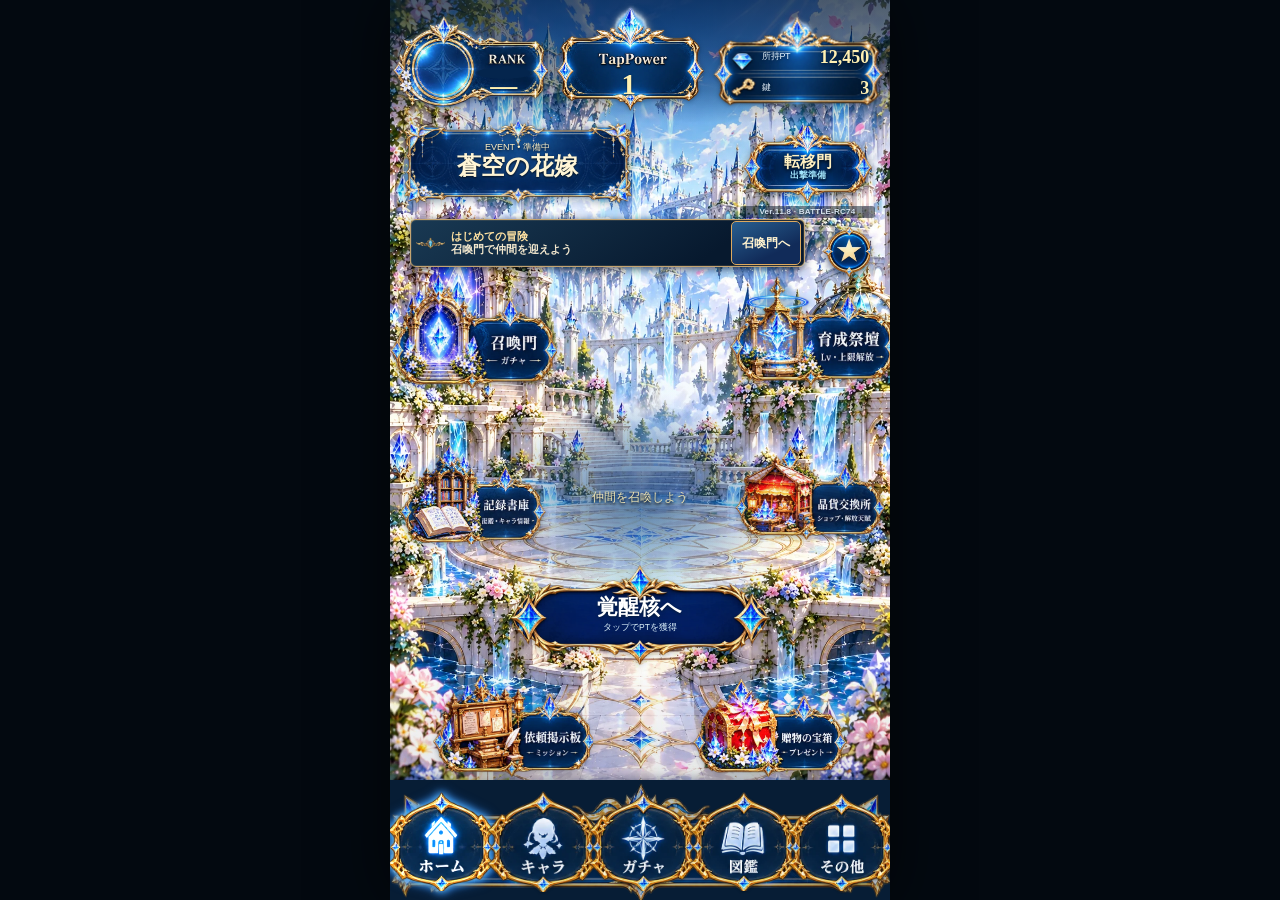
==== index.html @ 23fe5967 "Publish BATTLE-RC74" ====
<!DOCTYPE html>

<html lang="ja">
<head>
<meta charset="utf-8"/>
<meta content="width=device-width,initial-scale=1,viewport-fit=cover" name="viewport"/>
<meta content="#071827" name="theme-color"/>
<meta content="yes" name="apple-mobile-web-app-capable"/>
<meta content="black-translucent" name="apple-mobile-web-app-status-bar-style"/>
<title>Ver.11.8 BATTLE-RC74 · タップ育成ガチャ -覚醒-</title>
<link rel="preload" as="image" href="[data-uri]">
<link rel="preload" as="image" href="[data-uri]">
<!-- Unified Save Rev.3: tapgacha_save_v3 / legacy gV2 preserved read-only -->
<style>

:root{
  --gold:#f4d98d;
  --gold2:#fff0b8;
  --cyan:#78e5ff;
}
*{box-sizing:border-box;-webkit-tap-highlight-color:transparent}
/* Make rapid taps ordinary activation throughout the game, including nested scroll areas. */
html,body,#app,#app *{touch-action:manipulation}
html,body{
  margin:0;width:100%;height:100%;overflow:hidden;background:#061321;color:#fff;
  font-family:-apple-system,BlinkMacSystemFont,"Hiragino Sans","Yu Gothic UI","Yu Gothic",sans-serif
}
button{font:inherit;color:inherit}
#app{position:relative;width:100vw;height:100dvh;overflow:hidden;background:#071522;--appw:100vw}
.screen{position:absolute;inset:0;opacity:0;pointer-events:none;transition:opacity .16s ease}
.screen.active{opacity:1;pointer-events:auto}
.art{position:absolute;inset:0;width:100%;height:100%;object-fit:fill;pointer-events:none;user-select:none}

/* HOME */
.home-hit{position:absolute;z-index:10;border:0;background:transparent;padding:0;cursor:pointer;touch-action:manipulation}
.event{left:2%;top:9%;width:35%;height:11%}
.transfer{left:68%;top:13%;width:29%;height:12%}
.summon{left:0%;top:23%;width:33%;height:18%}
.train{left:68%;top:24%;width:32%;height:19%}
.library{left:0%;top:55%;width:30%;height:17%}
.shop{left:71%;top:55%;width:29%;height:17%}
.mission{left:19%;top:69%;width:31%;height:14%}
.gift{left:50%;top:69%;width:31%;height:14%}
.core{left:27%;top:46%;width:46%;height:28%}
.home-nav{position:absolute;z-index:11;left:0;right:0;bottom:0;height:11.7%;display:grid;grid-template-columns:repeat(5,1fr)}
.home-nav button{border:0;background:transparent;padding:0}

/* TAP BACKGROUND */
.tap-bg{
  position:absolute;inset:0;width:100%;height:100%;
  object-fit:cover;object-position:center 42%;
  pointer-events:none;user-select:none;transform:scale(1.018)
}
.tap-shade{
  position:absolute;inset:0;pointer-events:none;
  background:linear-gradient(to bottom,rgba(1,14,27,.22) 0%,rgba(1,14,27,.02) 15%,transparent 38%,transparent 79%,rgba(1,10,20,.12) 100%)
}

/* TOP HUD — ornate asset frames + HTML text */
.tap-top{
  position:absolute;z-index:31;
  top:max(4px,env(safe-area-inset-top));left:0;right:0;height:86px;
  pointer-events:none;
}
.top-art{
  position:absolute;pointer-events:none;
}
.top-art > img{
  position:absolute;inset:0;width:100%;height:100%;object-fit:fill;
  pointer-events:none;user-select:none;
  filter:drop-shadow(0 4px 7px rgba(0,0,0,.24));
}
.top-back{
  left:.5%;top:17px;width:28.5%;height:55px;
  pointer-events:auto;border:0;background:transparent;padding:0;cursor:pointer;
}
.top-power{
  left:25.5%;top:1px;width:49%;height:80px;
}
.top-wallet{
  right:.3%;top:12px;width:29.5%;height:65px;
}
.back-content{
  position:absolute;left:23%;right:6%;top:18%;bottom:15%;
  display:flex;align-items:center;justify-content:center;gap:4px;
  white-space:nowrap;overflow:hidden;
  font-size:10px;font-weight:900;
  text-shadow:0 2px 4px rgba(0,0,0,.76)
}
.back-content .home-ico{font-size:17px}
.power-content{
  position:absolute;left:19%;right:19%;top:25%;bottom:20%;
  display:grid;grid-template-rows:13px minmax(0,1fr) 11px;
  align-items:center;justify-items:center;
  text-shadow:0 2px 4px rgba(0,0,0,.74)
}
.power-content small{font-size:8px;opacity:.92}
.power-number{
  width:100%;height:100%;
  display:flex;align-items:center;justify-content:center;
  white-space:nowrap;overflow:hidden;
  font-family:"Times New Roman",serif;
  font-variant-numeric:tabular-nums lining-nums;
  color:#fff1b8;font-weight:700;line-height:1
}
.power-content em{font-style:normal;font-size:7px;color:#e7fbff}
.wallet-toprow{
  position:absolute;left:25%;right:7%;top:19%;height:34%;
  display:grid;grid-template-columns:38% minmax(0,1fr);align-items:center;
  gap:2px;text-shadow:0 2px 4px rgba(0,0,0,.74)
}
.wallet-toprow small{font-size:7px;opacity:.92;white-space:nowrap}
.wallet-number{
  width:100%;height:100%;
  display:flex;align-items:center;justify-content:flex-end;
  white-space:nowrap;overflow:hidden;
  font-family:"Times New Roman",serif;
  font-variant-numeric:tabular-nums lining-nums;
  color:#fff1b8;font-weight:700;line-height:1
}
.wallet-bottomrow{
  position:absolute;left:27%;right:8%;bottom:13%;height:27%;
  display:flex;align-items:center;justify-content:flex-end;gap:5px;
  color:#fff1b8;font-weight:900;font-size:11px;
  text-shadow:0 2px 4px rgba(0,0,0,.74)
}
.wallet-bottomrow .key-ico{font-size:13px}

/* TAP AREA */
.tap-zone{
  position:absolute;z-index:20;left:0;right:0;top:8%;bottom:17%;
  border:0;background:transparent;cursor:pointer;touch-action:manipulation
}

/* dynamic +PT */
.pt-float{
  position:absolute;z-index:48;pointer-events:none;white-space:nowrap;
  font-family:"Times New Roman",serif;
  font-variant-numeric:tabular-nums lining-nums;
  font-size:clamp(23px,6.6vw,38px);font-weight:700;
  transform:translate(-50%,-50%) scale(.78);opacity:0;
  animation:ptBurst .78s cubic-bezier(.16,.82,.28,1) forwards;isolation:isolate
}
.pt-float::before,.pt-float::after{
  content:"";position:absolute;left:50%;top:50%;transform:translate(-50%,-50%);
  z-index:-2;border-radius:50%
}
.pt-float::before{width:150%;height:185%;filter:blur(13px);opacity:.72}
.pt-float::after{width:118%;height:130%;filter:blur(5px);opacity:.55}
.pt-float.blue{color:#e8fbff;text-shadow:0 0 4px #fff,0 0 9px #4bc8ff,0 0 18px rgba(58,190,255,.95),0 2px 3px rgba(0,0,0,.45)}
.pt-float.blue::before{background:radial-gradient(circle,rgba(82,204,255,.78),rgba(47,154,255,.42) 45%,rgba(47,154,255,0) 74%)}
.pt-float.blue::after{background:radial-gradient(circle,rgba(221,250,255,.82),rgba(106,215,255,.26) 55%,transparent 76%)}
.pt-float.gold{color:#fff3bc;text-shadow:0 0 4px #fff,0 0 9px #ffc75d,0 0 18px rgba(255,174,39,.95),0 2px 3px rgba(0,0,0,.46)}
.pt-float.gold::before{background:radial-gradient(circle,rgba(255,211,86,.84),rgba(255,159,24,.42) 46%,rgba(255,159,24,0) 75%)}
.pt-float.gold::after{background:radial-gradient(circle,rgba(255,248,210,.84),rgba(255,201,92,.28) 56%,transparent 76%)}
.pt-float.white{color:#fff;text-shadow:0 0 5px #fff,0 0 10px #c7f4ff,0 0 18px rgba(135,225,255,.82),0 2px 3px rgba(0,0,0,.44)}
.pt-float.white::before{background:radial-gradient(circle,rgba(216,250,255,.78),rgba(93,211,255,.30) 48%,transparent 76%)}
.pt-float.white::after{background:radial-gradient(circle,rgba(255,255,255,.78),rgba(170,239,255,.24) 56%,transparent 76%)}
.pt-spark{
  position:absolute;z-index:49;width:5px;height:5px;border-radius:50%;background:#fff;
  box-shadow:0 0 5px currentColor,0 0 10px currentColor;opacity:0;animation:spark .62s ease-out forwards
}
@keyframes spark{0%{opacity:0;transform:scale(.2)}20%{opacity:1;transform:scale(1)}100%{opacity:0;transform:translateY(-20px) scale(.35)}}
@keyframes ptBurst{0%{opacity:0;transform:translate(-50%,-30%) scale(.68)}15%{opacity:1;transform:translate(-50%,-50%) scale(1.07)}65%{opacity:1;transform:translate(-50%,-91%) scale(1)}100%{opacity:0;transform:translate(-50%,-135%) scale(.94)}}

/* COMBO IMAGE FRAME */
.combo-hud{
  position:absolute;z-index:35;
  left:16%;right:16%;
  bottom:calc(max(7px,env(safe-area-inset-bottom)) + 88px);
  height:126px;
  pointer-events:none
}
.combo-hud > img{
  position:absolute;inset:0;width:100%;height:100%;object-fit:contain;
  pointer-events:none;user-select:none
}
.combo-number-safe{
  position:absolute;
  left:24%;right:24%;
  top:29%;height:35%;
  display:flex;align-items:center;justify-content:center;
  overflow:hidden;white-space:nowrap;text-align:center;
  font-family:"Times New Roman",serif;
  font-variant-numeric:tabular-nums lining-nums;
  font-feature-settings:"tnum" 1,"lnum" 1;
  color:#fff1b8;font-weight:500;line-height:1;
  text-shadow:0 2px 3px rgba(0,0,0,.65)
}
.combo-label-safe{
  position:absolute;
  left:34%;right:34%;
  top:67%;height:14%;
  display:flex;align-items:center;justify-content:center;
  overflow:hidden;white-space:nowrap;
  font-family:"Times New Roman",serif;
  font-size:10px;font-weight:700;letter-spacing:.05em;
  color:#fff0ba;text-shadow:0 2px 3px rgba(0,0,0,.62)
}

/* REWARD IMAGE FRAME */
.reward-hud{
  position:absolute;z-index:34;
  left:2px;right:2px;
  bottom:max(5px,env(safe-area-inset-bottom));
  height:92px;
  pointer-events:none
}
.reward-left-tint,.reward-center-tint,.reward-right-tint{
  position:absolute;z-index:0;pointer-events:none;
  backdrop-filter:blur(2px);-webkit-backdrop-filter:blur(2px)
}
.reward-left-tint{
  left:2.3%;top:17%;width:27.2%;height:67%;
  border-radius:22px;background:rgba(3,30,60,.48)
}
.reward-center-tint{
  left:32%;top:13%;width:35.4%;height:72%;
  border-radius:18px;background:rgba(3,29,57,.52)
}
.reward-right-tint{
  left:70.8%;top:17%;width:26.2%;height:67%;
  border-radius:22px;background:rgba(23,28,72,.47)
}
.reward-hud > img.frame{
  position:absolute;z-index:2;inset:0;width:100%;height:100%;object-fit:fill;
  pointer-events:none;user-select:none
}
.reward-hud .progress-safe,
.reward-hud .chest-zone,
.reward-hud .bonus-safe{z-index:3}

/* left progress safe zone */
.progress-safe{
  position:absolute;left:3.3%;top:23%;width:25.7%;height:59%;
  display:grid;grid-template-rows:12px 28px 11px;
  align-content:center;padding:0 5px
}
.progress-safe small{
  font-size:7px;opacity:.96;text-align:left;padding-left:2px;
  text-shadow:0 2px 3px rgba(0,0,0,.72)
}
.progress-number{
  width:100%;height:27px;
  display:flex;align-items:center;justify-content:center;
  overflow:hidden;white-space:nowrap;text-align:center;
  font-family:"Times New Roman",serif;
  font-variant-numeric:tabular-nums lining-nums;
  font-feature-settings:"tnum" 1,"lnum" 1;
  color:#fff4cb;font-weight:700;line-height:1;
  text-shadow:0 2px 3px rgba(0,0,0,.62)
}
.progress-track-live{
  width:91%;height:8px;align-self:center;
  border-radius:999px;overflow:hidden;
  background:rgba(2,15,28,.96);
  box-shadow:inset 0 0 5px rgba(0,0,0,.75)
}
.progress-track-live i{
  display:block;width:0%;height:100%;
  border-radius:999px;
  background:linear-gradient(90deg,#55d8ff,#e8fdff);
  box-shadow:0 0 8px rgba(75,214,255,.8);
  transition:width .12s linear
}

/* center chest slots */
.chest-zone{
  position:absolute;left:32.7%;top:10%;width:34%;height:79%;
  display:grid;grid-template-columns:repeat(3,1fr);gap:1px;
  align-items:center;pointer-events:auto
}
.chest-button{
  position:relative;height:76px;border:0;background:transparent;padding:0;
  cursor:default;pointer-events:auto
}
.chest-img{
  position:absolute;left:50%;top:-1px;transform:translateX(-50%);
  width:68px;height:68px;object-fit:contain;
  transition:opacity .22s ease,transform .18s ease,filter .18s ease;
  filter:drop-shadow(0 3px 5px rgba(0,0,0,.34))
}
.chest-img.open{opacity:0}
.chest-threshold{
  position:absolute;left:0;right:0;bottom:1px;text-align:center;
  font-family:"Times New Roman",serif;
  font-size:9px;color:#fff0bc;font-weight:700;
  text-shadow:0 2px 3px rgba(0,0,0,.62)
}
.chest-button.locked{opacity:.70}
.chest-button.ready{cursor:pointer}
.chest-button.ready .chest-img.closed{
  animation:readyBob .78s ease-in-out infinite alternate;
  filter:drop-shadow(0 0 8px rgba(255,226,119,.95)) drop-shadow(0 4px 5px rgba(0,0,0,.32))
}
.chest-button.ready::after{
  content:"";position:absolute;left:50%;top:30px;width:58px;height:48px;
  transform:translate(-50%,-50%);border-radius:50%;
  background:radial-gradient(circle,rgba(255,244,181,.42),rgba(255,200,51,.14) 44%,transparent 72%);
  animation:readyGlow .9s ease-in-out infinite alternate;pointer-events:none
}
.chest-button.opened .chest-img.closed{opacity:0}
.chest-button.opened .chest-img.open{
  opacity:1;
  filter:drop-shadow(0 0 9px rgba(128,231,255,.82)) drop-shadow(0 4px 5px rgba(0,0,0,.28))
}
@keyframes readyBob{
  from{transform:translateX(-50%) translateY(0) scale(1)}
  to{transform:translateX(-50%) translateY(-3px) scale(1.05)}
}
@keyframes readyGlow{
  from{opacity:.35;transform:translate(-50%,-50%) scale(.9)}
  to{opacity:.9;transform:translate(-50%,-50%) scale(1.15)}
}

/* right bonus safe zone */
.bonus-safe{
  position:absolute;left:72%;top:24%;width:23.8%;height:58%;
  display:grid;grid-template-rows:14px 34px;align-content:center;justify-items:center
}
.bonus-safe small{
  font-size:8px;opacity:.96;text-shadow:0 2px 3px rgba(0,0,0,.72)
}
.bonus-number{
  width:82%;height:35px;display:flex;align-items:center;justify-content:center;
  overflow:hidden;white-space:nowrap;
  font-family:"Times New Roman",serif;
  font-variant-numeric:tabular-nums lining-nums;
  color:#fff0b8;font-weight:500;line-height:1;
  text-shadow:0 2px 3px rgba(0,0,0,.62)
}

/* chest opening burst */
.chest-burst{
  position:absolute;z-index:60;width:100px;height:100px;border-radius:50%;
  transform:translate(-50%,-50%) scale(.3);opacity:0;pointer-events:none;
  background:radial-gradient(circle,rgba(255,255,255,.96),rgba(115,225,255,.58) 24%,rgba(255,215,105,.28) 46%,transparent 72%);
  animation:chestBurst .58s ease-out forwards
}
@keyframes chestBurst{
  0%{opacity:1;transform:translate(-50%,-50%) scale(.25)}
  100%{opacity:0;transform:translate(-50%,-50%) scale(1.55)}
}

.toast{
  position:absolute;z-index:80;left:50%;bottom:18%;
  transform:translate(-50%,8px);max-width:80%;
  padding:7px 12px;border-radius:999px;
  border:1px solid rgba(244,217,149,.64);
  background:rgba(5,25,44,.91);font-size:10px;font-weight:800;text-align:center;
  box-shadow:0 7px 18px rgba(0,0,0,.27);
  opacity:0;pointer-events:none;transition:.15s ease
}
.toast.show{opacity:1;transform:translate(-50%,0)}

@media(min-width:700px){
  body{display:grid;place-items:center;background:#030910}
  #app{width:min(500px,100vw);height:min(100dvh,960px);box-shadow:0 0 60px rgba(0,0,0,.65);--appw:min(500px,100vw)}
}

/* ===== v12 alignment / numeric / chest separation overrides ===== */

/* Use lining numerals: all digits share the same baseline/height.
   This prevents specific digits (notably 8) from appearing raised. */
.power-number,
.wallet-number,
.combo-number-safe,
.progress-number,
.chest-threshold,
.bonus-number{
  font-family:"Times New Roman","Hiragino Mincho ProN","Yu Mincho",serif !important;
  font-variant-numeric:lining-nums tabular-nums !important;
  font-feature-settings:"lnum" 1,"tnum" 1 !important;
}

/* Top HUD: keep every label/value inside the painted blue safe area. */
.back-content{
  left:25%;
  right:8%;
  top:30%;
  bottom:23%;
  font-size:9px;
}
.back-content .home-ico{font-size:15px}

.power-content{
  left:0;right:0;top:0;bottom:0;
  display:block;
}
.power-content small{
  position:absolute;
  left:24%;right:24%;
  top:30%;height:11%;
  display:flex;align-items:center;justify-content:center;
  font-size:7px;line-height:1;
  white-space:nowrap;
}
.power-number{
  position:absolute;
  left:20%;right:20%;
  top:41%;height:25%;
  display:flex;align-items:center;justify-content:center;
  line-height:1;
}
.power-content em{
  position:absolute;
  left:30%;right:30%;
  top:68%;height:9%;
  display:flex;align-items:center;justify-content:center;
  font-size:6.5px;line-height:1;
  white-space:nowrap;
}

.wallet-toprow{
  left:27%;right:7%;
  top:23%;height:31%;
  display:grid;
  grid-template-columns:39% minmax(0,1fr);
  align-items:center;
  gap:1px;
}
.wallet-toprow small{
  font-size:6.5px;
  align-self:center;
}
.wallet-number{
  font-size:19px;
  align-items:center;
  justify-content:flex-end;
  line-height:1;
}
.wallet-bottomrow{
  left:31%;right:12%;
  bottom:13%;height:24%;
  justify-content:flex-end;
  gap:4px;
  font-size:10px;
}
.wallet-bottomrow .key-ico{font-size:12px}

/* Combo number stays optically centered with the new lining numerals. */
.combo-number-safe{
  top:30%;
  height:34%;
}
.combo-label-safe{
  top:67%;
}

/* Chests: smaller, but visually separated from the colorful background. */
.reward-center-tint{
  background:rgba(2,22,52,.58);
}

.chest-button{
  height:74px;
  isolation:isolate;
}
.chest-button::before{
  content:"";
  position:absolute;
  z-index:-1;
  left:50%;
  top:29px;
  width:56px;
  height:46px;
  transform:translate(-50%,-50%);
  border-radius:50%;
  background:
    radial-gradient(ellipse at center,
      rgba(1,10,28,.94) 0%,
      rgba(3,26,57,.84) 43%,
      rgba(14,71,110,.28) 63%,
      rgba(14,71,110,0) 78%);
  box-shadow:
    0 0 10px rgba(54,170,229,.22),
    inset 0 0 10px rgba(0,0,0,.35);
  pointer-events:none;
}
.chest-img{
  top:5px;
  width:50px;
  height:50px;
  filter:
    brightness(1.06)
    saturate(1.10)
    contrast(1.09)
    drop-shadow(0 3px 4px rgba(0,0,0,.55));
}
.chest-threshold{
  bottom:1px;
  font-size:9px;
  color:#fff2c4;
  text-shadow:
    0 1px 2px rgba(0,0,0,.95),
    0 0 5px rgba(19,65,104,.8);
}
.chest-button.locked{
  opacity:.88;
}
.chest-button.locked .chest-img{
  filter:
    brightness(.92)
    saturate(.90)
    contrast(1.12)
    drop-shadow(0 3px 5px rgba(0,0,0,.68));
}
.chest-button.ready .chest-img.closed{
  filter:
    brightness(1.12)
    saturate(1.16)
    contrast(1.08)
    drop-shadow(0 0 8px rgba(255,226,119,.95))
    drop-shadow(0 4px 5px rgba(0,0,0,.42));
}
.chest-button.ready::after{
  top:28px;
  width:52px;
  height:42px;
}
.chest-button.opened .chest-img.open{
  filter:
    brightness(1.10)
    saturate(1.12)
    contrast(1.08)
    drop-shadow(0 0 9px rgba(128,231,255,.82))
    drop-shadow(0 4px 5px rgba(0,0,0,.45));
}


/* ===== v13 optical alignment / chest sizing / spacing polish ===== */

/* Individual optical baseline compensation.
   Lining numerals fix glyph height; these offsets fix how each field
   sits visually inside its own artwork. */
.power-number{
  transform:translateY(1px);
}
.wallet-number{
  transform:translateY(2px);
}
.combo-number-safe{
  transform:translateY(2px);
}
.progress-number{
  transform:translateY(1px);
}
.bonus-number{
  transform:translateY(1px);
}
.chest-threshold{
  transform:translateY(1px);
}

/* Top HUD vertical balance */
.back-content{
  transform:translateY(1px);
}
.power-content small{
  transform:translateY(1px);
}
.power-content em{
  transform:translateY(-1px);
}
.wallet-toprow{
  transform:translateY(1px);
}
.wallet-bottomrow{
  transform:translateY(-1px);
}

/* Chests: one more step smaller, more breathing room */
.chest-zone{
  left:32.4%;
  top:10%;
  width:34.6%;
  height:79%;
  grid-template-columns:repeat(3,1fr);
  gap:5px;
  padding:0 3px;
}
.chest-button{
  height:72px;
}
.chest-img{
  top:7px;
  width:43px;
  height:43px;
}
.chest-button::before{
  top:28px;
  width:49px;
  height:40px;
  background:
    radial-gradient(ellipse at center,
      rgba(1,10,28,.96) 0%,
      rgba(3,26,57,.86) 45%,
      rgba(23,96,143,.24) 65%,
      rgba(23,96,143,0) 80%);
}
.chest-threshold{
  bottom:0px;
  font-size:8.5px;
}
.chest-button.ready::after{
  top:27px;
  width:47px;
  height:39px;
}

/* Make the center panel read as a deliberate pedestal without becoming opaque */
.reward-center-tint{
  left:32%;
  width:36%;
  background:rgba(2,22,52,.62);
  box-shadow:inset 0 0 16px rgba(67,177,231,.08);
}

/* Give labels more breathing room under the three chests */
.reward-hud{
  height:94px;
}

/* Progress left panel optical centering */
.progress-safe{
  top:24%;
  height:57%;
}
.progress-track-live{
  transform:translateY(1px);
}

/* Bonus optical centering */
.bonus-safe{
  top:25%;
  height:56%;
}


/* ===== v14: fit all text and chests to the actual painted safe areas ===== */

/* ---- TOP LEFT ---- */
.back-content{
  left:28%;
  right:8%;
  top:36%;
  bottom:29%;
  transform:none;
  font-size:9px;
  line-height:1;
}
.back-content .home-ico{
  font-size:14px;
}

/* ---- TOP CENTER ----
   Keep all three rows within the blue oval, not on its gold ornaments. */
.power-content{
  left:0;
  right:0;
  top:0;
  bottom:0;
  display:block;
}
.power-content small{
  left:25%;
  right:25%;
  top:35%;
  height:9%;
  transform:none;
  font-size:7px;
  line-height:1;
}
.power-number{
  left:22%;
  right:22%;
  top:44%;
  height:20%;
  transform:none;
  line-height:1;
}
.power-content em{
  left:31%;
  right:31%;
  top:65%;
  height:8%;
  transform:none;
  font-size:6.5px;
  line-height:1;
}

/* ---- TOP RIGHT ----
   More width goes to the dynamic PT number so 5-7 digits stay inside. */
.wallet-toprow{
  left:28%;
  right:10%;
  top:29%;
  height:23%;
  transform:none;
  display:block;
}
.wallet-toprow small{
  position:absolute;
  left:0;
  top:0;
  width:27%;
  height:100%;
  display:flex;
  align-items:center;
  justify-content:flex-start;
  font-size:6.2px;
  line-height:1;
}
.wallet-number{
  position:absolute;
  left:27%;
  right:0;
  top:0;
  height:100%;
  transform:none;
  display:flex;
  align-items:center;
  justify-content:center;
  line-height:1;
}
.wallet-bottomrow{
  left:30%;
  right:14%;
  bottom:17%;
  height:19%;
  transform:none;
  justify-content:flex-end;
  gap:4px;
  font-size:9.5px;
}
.wallet-bottomrow .key-ico{
  font-size:11px;
}

/* ---- COMBO ---- */
.combo-number-safe{
  top:30%;
  height:33%;
  transform:none;
}
.combo-label-safe{
  top:66%;
  height:13%;
}

/* ---- LOWER LEFT ----
   Label is pulled inside the blue panel instead of sitting on the top border. */
.progress-safe{
  left:3.5%;
  top:30%;
  width:25.2%;
  height:50%;
  grid-template-rows:10px 26px 10px;
  padding:0 4px;
}
.progress-safe small{
  padding-left:1px;
  font-size:6.5px;
  line-height:1;
}
.progress-number{
  transform:none;
  line-height:1;
}
.progress-track-live{
  transform:none;
  height:7px;
}

/* ---- LOWER CENTER / CHESTS ----
   Match the actual three small slots painted into the frame. */
.chest-zone{
  left:34.1%;
  top:21%;
  width:31.8%;
  height:61%;
  gap:8px;
  padding:0 1px;
}
.chest-button{
  height:57px;
}
.chest-img{
  top:4px;
  width:30px;
  height:30px;
}
.chest-button::before{
  top:19px;
  width:36px;
  height:28px;
  background:
    radial-gradient(ellipse at center,
      rgba(1,10,28,.96) 0%,
      rgba(3,26,57,.84) 45%,
      rgba(29,112,159,.22) 66%,
      rgba(29,112,159,0) 80%);
}
.chest-threshold{
  bottom:2px;
  transform:none;
  font-size:8px;
  line-height:1;
}
.chest-button.ready::after{
  top:19px;
  width:36px;
  height:29px;
}
.chest-button.locked{
  opacity:.92;
}

/* ---- LOWER RIGHT ---- */
.bonus-safe{
  left:72.1%;
  top:31%;
  width:23.4%;
  height:48%;
  grid-template-rows:11px 30px;
}
.bonus-safe small{
  font-size:7px;
  line-height:1;
}
.bonus-number{
  transform:none;
  line-height:1;
}

/* Keep the three lower panels legible without turning them opaque. */
.reward-left-tint{
  left:2.7%;
  top:25%;
  width:26.5%;
  height:56%;
  background:rgba(3,30,60,.53);
}
.reward-center-tint{
  left:31.9%;
  top:20%;
  width:36.2%;
  height:62%;
  background:rgba(2,22,52,.62);
}
.reward-right-tint{
  left:70.7%;
  top:25%;
  width:26.4%;
  height:56%;
  background:rgba(23,28,72,.52);
}


/* ===== v15: unified SVG coordinate system ===== */
.v15-top-hud{
  position:absolute;z-index:35;left:0;right:0;
  top:max(4px,env(safe-area-inset-top));
  width:100%;aspect-ratio:1000/200;pointer-events:none;
}
.v15-top-hud svg,.v15-combo-hud svg,.v15-reward-hud svg{
  display:block;width:100%;height:100%;overflow:visible;
}
.v15-back-hit{pointer-events:auto;cursor:pointer}
.v15-label{
  fill:#fff;
  font-family:-apple-system,BlinkMacSystemFont,"Helvetica Neue","Hiragino Sans","Yu Gothic",sans-serif;
  font-weight:700;text-anchor:middle;dominant-baseline:alphabetic;
  paint-order:stroke fill;stroke:rgba(0,0,0,.52);stroke-width:2px;stroke-linejoin:round;
}
.v15-number{
  fill:#fff0b2;
  font-family:"Times New Roman","Hiragino Mincho ProN","Yu Mincho",serif;
  font-weight:700;text-anchor:middle;dominant-baseline:alphabetic;
  font-variant-numeric:lining-nums tabular-nums;
  font-feature-settings:"lnum" 1,"tnum" 1;
  paint-order:stroke fill;stroke:rgba(0,0,0,.52);stroke-width:2px;stroke-linejoin:round;
}
.v15-home-label{font-size:25px}
.v15-top-label{font-size:25px;dominant-baseline:alphabetic}
.v15-power-number{font-size:46px;dominant-baseline:alphabetic}
.v15-wallet-label{font-size:24px}
.v15-wallet-number{font-size:38px}
.v15-key-label{font-size:26px}
.v15-key-number{font-size:30px;text-anchor:start}

.v15-combo-hud{
  position:absolute;z-index:35;width:52%;left:24%;
  bottom:calc(max(4px,env(safe-area-inset-bottom)) + var(--appw) * 0.175);
  aspect-ratio:600/280;pointer-events:none;
}
.v15-combo-number{font-size:80px}
.v15-combo-label{font-size:30px;letter-spacing:2px}

.v15-reward-hud{
  position:absolute;z-index:34;left:0;right:0;
  bottom:max(4px,env(safe-area-inset-bottom));
  width:100%;aspect-ratio:1000/205;pointer-events:none;
}
.v15-panel-tint{fill:rgba(2,25,54,.55)}
.v15-center-tint{fill:rgba(2,20,48,.68)}
.v15-bonus-tint{fill:rgba(23,25,71,.53)}
.v15-progress-label{font-size:24px;text-anchor:start}
.v15-progress-number{font-size:30px;text-anchor:end}
.v15-progress-track{fill:#020c1c;stroke:#e6c372;stroke-width:3}
.v15-progress-fill{fill:#74e6ff;filter:drop-shadow(0 0 4px rgba(92,223,255,.8))}
.v15-bonus-label{font-size:26px}
.v15-bonus-number{font-size:38px}
.v15-threshold{font-size:25px;fill:#fff0bd}
.v15-chest-shadow{fill:rgba(0,10,28,.88);filter:drop-shadow(0 0 5px rgba(77,188,236,.25))}
.v15-chest-img{
  pointer-events:none;filter:drop-shadow(0 4px 4px rgba(0,0,0,.5));
  transition:opacity .18s ease,filter .18s ease;
}
.chest-button{pointer-events:auto;cursor:default}
.chest-button .open{opacity:0}
.chest-button.locked{opacity:.87}
.chest-button.ready{cursor:pointer;opacity:1}
.chest-button.ready .closed{
  filter:brightness(1.12) saturate(1.15) drop-shadow(0 0 7px rgba(255,222,108,.96)) drop-shadow(0 4px 4px rgba(0,0,0,.5));
  animation:v15ChestBob .8s ease-in-out infinite alternate;
}
.chest-button.ready .v15-chest-shadow{fill:rgba(38,76,91,.92);filter:drop-shadow(0 0 9px rgba(255,222,108,.65))}
.chest-button.opened{opacity:1}
.chest-button.opened .closed{opacity:0}
.chest-button.opened .open{
  opacity:1;filter:brightness(1.10) saturate(1.12) drop-shadow(0 0 8px rgba(118,230,255,.9)) drop-shadow(0 4px 4px rgba(0,0,0,.5));
}
@keyframes v15ChestBob{from{transform:translateY(0)}to{transform:translateY(-3px)}}

/* =========================================================
   GACHA v1
   Added on top of the user-approved current build.
   Existing HOME/TAP visuals are intentionally untouched.
   ========================================================= */
#gachaScreen{
  background:#050e1e;
}
.gacha-bg{
  position:absolute;inset:0;width:100%;height:100%;
  object-fit:cover;object-position:center 43%;
  transform:scale(1.025);
  filter:saturate(.82) brightness(.72);
  pointer-events:none;user-select:none;
}
.gacha-veil{
  position:absolute;inset:0;pointer-events:none;
  background:
    radial-gradient(circle at 50% 44%,rgba(52,151,255,.05),rgba(3,11,29,.18) 38%,rgba(2,7,20,.70) 78%),
    linear-gradient(to bottom,rgba(2,9,23,.28),rgba(3,11,27,.12) 30%,rgba(2,7,20,.70) 100%);
}
.gacha-top{
  position:absolute;z-index:20;
  top:max(8px,env(safe-area-inset-top));left:8px;right:8px;height:57px;
  display:grid;grid-template-columns:31% 38% 31%;align-items:center;
}
.gacha-home{
  justify-self:start;height:42px;padding:0 12px;border-radius:18px 7px 18px 7px;
  border:1px solid rgba(249,220,141,.82);
  background:linear-gradient(180deg,rgba(13,63,103,.88),rgba(5,28,50,.94));
  box-shadow:0 4px 12px rgba(0,0,0,.28),inset 0 0 12px rgba(100,217,255,.10);
  font-size:11px;font-weight:900;cursor:pointer;
}
.gacha-title{
  text-align:center;
  font-family:"Times New Roman","Yu Mincho",serif;
  color:#fff1bd;font-size:20px;font-weight:700;letter-spacing:.08em;
  text-shadow:0 0 10px rgba(82,202,255,.45),0 2px 4px rgba(0,0,0,.75);
}
.gacha-wallet{
  justify-self:end;width:108px;height:42px;padding:5px 9px;
  border-radius:7px 18px 7px 18px;
  border:1px solid rgba(249,220,141,.82);
  background:linear-gradient(180deg,rgba(13,63,103,.88),rgba(5,28,50,.94));
  box-shadow:0 4px 12px rgba(0,0,0,.28),inset 0 0 12px rgba(100,217,255,.10);
  display:flex;flex-direction:column;justify-content:center;align-items:flex-end;
}
.gacha-wallet small{font-size:7px;opacity:.84}
.gacha-wallet strong{
  width:100%;white-space:nowrap;font-family:"Times New Roman",serif;color:#fff0b3;
  font-size:19px;line-height:1;text-align:right;
  font-variant-numeric:tabular-nums lining-nums;
}

.gacha-main{
  position:absolute;z-index:10;
  left:3%;right:3%;top:9%;bottom:13%;
  display:grid;grid-template-rows:auto minmax(0,1fr) auto;
  gap:8px;
}
.gacha-info{
  display:grid;grid-template-columns:1fr auto;align-items:center;gap:8px;
  padding:7px 10px;border-radius:12px;
  border:1px solid rgba(126,220,255,.28);
  background:rgba(3,23,48,.63);
  backdrop-filter:blur(5px);-webkit-backdrop-filter:blur(5px);
  box-shadow:inset 0 0 14px rgba(53,164,232,.07);
}
.gacha-rate{
  font-size:9px;line-height:1.35;color:#e8faff;
}
.gacha-rate b{color:#fff1b8}
.gacha-book{
  font-size:9px;color:#fff1b8;white-space:nowrap;
}
.gacha-stage{
  position:relative;overflow:hidden;min-height:0;
  border-radius:22px;
  border:1px solid rgba(246,219,145,.45);
  background:
    radial-gradient(circle at center,rgba(24,98,157,.24),rgba(2,18,43,.76) 55%,rgba(2,10,27,.88));
  box-shadow:inset 0 0 30px rgba(58,182,255,.10),0 7px 25px rgba(0,0,0,.23);
}
.summon-circle{
  position:absolute;left:50%;top:48%;width:min(63vw,300px);aspect-ratio:1;
  transform:translate(-50%,-50%);
  border-radius:50%;
  border:2px solid rgba(255,225,143,.55);
  box-shadow:0 0 18px rgba(72,202,255,.36),inset 0 0 24px rgba(64,178,255,.20);
  opacity:.68;pointer-events:none;
  animation:gachaRotate 18s linear infinite;
}
.summon-circle::before,.summon-circle::after{
  content:"";position:absolute;border-radius:50%;inset:10%;
  border:1px solid rgba(93,220,255,.52);
  box-shadow:0 0 15px rgba(73,190,255,.25);
}
.summon-circle::after{
  inset:25%;border-color:rgba(255,229,153,.54);
  border-style:dashed;animation:gachaRotateReverse 12s linear infinite;
}
.summon-gem{
  position:absolute;left:50%;top:48%;width:76px;height:108px;
  transform:translate(-50%,-50%) rotate(45deg);
  border:2px solid rgba(255,234,161,.85);
  border-radius:20% 50% 20% 50%;
  background:
    linear-gradient(135deg,rgba(225,252,255,.95),rgba(61,191,255,.78) 24%,rgba(36,93,221,.90) 60%,rgba(73,35,163,.86));
  box-shadow:0 0 24px rgba(68,202,255,.85),0 0 55px rgba(66,122,255,.42),inset 0 0 25px rgba(255,255,255,.42);
  opacity:.87;pointer-events:none;
  animation:gachaGem 2.2s ease-in-out infinite alternate;
}
@keyframes gachaRotate{to{transform:translate(-50%,-50%) rotate(360deg)}}
@keyframes gachaRotateReverse{to{transform:rotate(-360deg)}}
@keyframes gachaGem{from{filter:brightness(.9);scale:.96}to{filter:brightness(1.18);scale:1.04}}

.gacha-result{
  position:absolute;z-index:3;inset:8px;
  display:flex;align-items:center;justify-content:center;
  overflow:auto;padding:6px;
}
.gacha-idle{
  width:76%;text-align:center;align-self:center;
  padding:12px 10px;border-radius:14px;
  background:rgba(2,17,40,.48);
  border:1px solid rgba(113,215,255,.20);
  color:#dff7ff;font-size:10px;line-height:1.55;
  backdrop-filter:blur(3px);-webkit-backdrop-filter:blur(3px);
}
.gacha-idle strong{
  display:block;margin-bottom:4px;color:#fff0b6;
  font-family:"Times New Roman","Yu Mincho",serif;font-size:20px;
}
.gacha-card-grid{
  width:100%;
  display:grid;grid-template-columns:repeat(2,minmax(0,1fr));gap:6px;
  align-content:center;
}
.gacha-card{
  position:relative;min-height:82px;padding:9px 8px 7px;
  border-radius:12px;
  border:1px solid rgba(202,226,255,.28);
  background:linear-gradient(180deg,rgba(20,58,91,.88),rgba(5,25,47,.93));
  box-shadow:0 4px 10px rgba(0,0,0,.22);
  overflow:hidden;
}
.gacha-card .rarity{
  display:block;font-family:"Times New Roman",serif;font-weight:700;
  color:#d8e8f7;font-size:13px;letter-spacing:.04em;
}
.gacha-card .name{display:block;margin-top:4px;font-size:10px;font-weight:800;color:#fff}
.gacha-card .gain{display:block;margin-top:4px;font-size:8px;color:#aeeaff}
.gacha-card.is-new .gain{color:#fff1a8}
.gacha-card.star2{
  border-color:rgba(139,195,255,.50);
  background:linear-gradient(180deg,rgba(29,70,116,.92),rgba(8,29,57,.94));
}
/* ★3だけ特別発光 */
.gacha-card.star3{
  border-color:rgba(255,222,116,.96);
  background:
    radial-gradient(circle at 50% 20%,rgba(255,240,160,.18),transparent 43%),
    linear-gradient(180deg,rgba(48,89,151,.96),rgba(20,26,73,.96));
  box-shadow:
    0 0 10px rgba(255,218,92,.66),
    0 0 24px rgba(103,184,255,.42),
    inset 0 0 16px rgba(255,242,170,.15);
  animation:star3Pulse .9s ease-in-out infinite alternate;
}
.gacha-card.star3 .rarity{color:#ffe68f;text-shadow:0 0 7px rgba(255,216,84,.9)}
@keyframes star3Pulse{from{filter:brightness(.96)}to{filter:brightness(1.09)}}

.gacha-result:has(> .gacha-summary){
  inset:4px;
  padding:0;
  overflow:hidden;
}
.gacha-summary{
  width:100%;
  height:100%;
  min-width:0;
  display:flex;
  flex-direction:column;
  gap:5px;
  padding:7px;
  border:1px solid #d4af68;
  border-radius:9px;
  background:linear-gradient(158deg,#104877,#061a36 42%,#092747);
  box-shadow:inset 0 1px #ffe7ad55,inset 0 0 14px #4da4df38;
  color:#e0f3ff;
}
.summary-title{
  display:flex;
  justify-content:space-between;
  align-items:center;
  gap:6px;
  padding:0 3px;
}
.summary-title h3{
  margin:0;
  color:#fff1c7;
  font:800 clamp(16px,4.6vw,22px)/1.2 "Times New Roman","Yu Mincho",serif;
}
.summary-title span{font-size:11px;white-space:nowrap}
.summary-head{display:grid;grid-template-columns:repeat(3,minmax(0,1fr));gap:4px}
.summary-rarity{
  display:flex;
  align-items:center;
  justify-content:center;
  gap:6px;
  padding:3px 4px;
  border:1px solid #81c7ff65;
  border-radius:7px;
  background:#051a34;
}
.summary-rarity.star3{border-color:#d9b46f}
.summary-rarity span{font-size:11px;color:#d8f4ff}
.summary-rarity.star3 span{color:#ffdc82}
.summary-rarity b{
  color:#fff0bd;
  font:800 clamp(16px,4.5vw,22px)/1.15 "Times New Roman",serif;
  font-variant-numeric:tabular-nums;
}
.summary-list{
  flex:1 1 auto;
  min-height:0;
  overflow:auto;
  overscroll-behavior:contain;
  -webkit-overflow-scrolling:touch;
  margin:0;
  padding:0;
  list-style:none;
}
.summary-row{
  display:grid;
  grid-template-columns:38px minmax(0,1fr) auto;
  align-items:center;
  gap:8px;
  padding:4px 8px 4px 5px;
  border:1px solid #78abd357;
  border-radius:8px;
  background:linear-gradient(115deg,#123c63,#09233e);
}
.summary-row + .summary-row{margin-top:4px}
.summary-row.star3{
  border-color:#dfba72;
  box-shadow:inset 0 1px #ffeab73d,inset 0 0 12px #dfb05c1c;
}
.summary-row .summary-thumb{
  width:38px;
  height:40px;
  object-fit:cover;
  object-position:center 22%;
  border:1px solid #7cc3ed73;
  border-radius:5px;
  background:#06192c;
}
.summary-row.star3 .summary-thumb{border-color:#ebc47e}
.summary-copy{min-width:0}
.summary-row .s-name{
  display:block;
  font-size:clamp(14px,3.85vw,18px);
  line-height:1.2;
  color:#fff7e8;
  white-space:normal;
  overflow-wrap:anywhere;
}
.summary-meta{
  display:flex;
  flex-wrap:wrap;
  align-items:center;
  column-gap:6px;
  margin-top:3px;
  font-size:10px;
  line-height:1.35;
}
.s-rarity{color:#e0ecff}
.star3 .s-rarity{color:#ffda82}
.s-new{color:#ffe095;font-weight:800}
.s-shards{color:#c3e4ff;white-space:nowrap}
.s-count{
  display:flex;
  align-items:baseline;
  justify-content:flex-end;
  gap:2px;
  min-width:3.25em;
  color:#fff0bd;
  white-space:nowrap;
}
.s-count b{
  font:800 clamp(18px,5.1vw,25px)/1 "Times New Roman",serif;
  font-variant-numeric:tabular-nums;
}
.s-count small{font-size:10px}
.summary-note{text-align:center;font-size:10px;line-height:1.2;color:#cee8fa}

.gacha-actions{
  display:grid;grid-template-columns:repeat(2,1fr);gap:7px;
}
.gacha-draw{
  position:relative;height:52px;border:1px solid rgba(248,218,137,.82);
  border-radius:15px 6px 15px 6px;cursor:pointer;
  background:
    radial-gradient(circle at 50% 0%,rgba(100,216,255,.14),transparent 55%),
    linear-gradient(180deg,rgba(16,73,113,.94),rgba(5,30,54,.97));
  box-shadow:0 5px 12px rgba(0,0,0,.28),inset 0 0 12px rgba(84,203,255,.08);
}
.gacha-draw:active{transform:translateY(1px);filter:brightness(1.12)}
.gacha-draw strong{
  display:block;font-family:"Times New Roman","Yu Mincho",serif;
  color:#fff1b8;font-size:19px;line-height:1.05;
}
.gacha-draw span{display:block;margin-top:2px;font-size:8px;color:#dff7ff}
.gacha-draw.mass{
  border-color:rgba(255,218,116,.98);
  background:
    radial-gradient(circle at 50% 0%,rgba(255,218,93,.12),transparent 58%),
    linear-gradient(180deg,rgba(31,78,124,.96),rgba(8,31,66,.97));
}
.gacha-draw:disabled{opacity:.42;filter:grayscale(.35);cursor:default}

.gacha-bottom-nav{
  position:absolute;z-index:21;left:0;right:0;bottom:0;
  height:calc(10% + env(safe-area-inset-bottom));
  padding-bottom:env(safe-area-inset-bottom);
  display:grid;grid-template-columns:repeat(5,1fr);
  background:linear-gradient(to top,rgba(1,8,21,.94),rgba(2,16,38,.72));
  border-top:1px solid rgba(231,209,145,.30);
}
.gacha-bottom-nav button{
  border:0;background:transparent;color:#cceeff;
  font-size:9px;font-weight:800;padding:0;cursor:pointer;
}
.gacha-bottom-nav button.active{
  color:#fff0b7;text-shadow:0 0 8px rgba(255,219,103,.55);
}

.gacha-flash{
  position:absolute;z-index:50;inset:0;pointer-events:none;opacity:0;
  background:radial-gradient(circle at 50% 45%,rgba(255,255,255,.97),rgba(105,220,255,.50) 25%,rgba(255,218,92,.22) 43%,transparent 68%);
}
.gacha-flash.go{animation:gachaFlash .55s ease-out}
.gacha-flash.star3go{
  background:radial-gradient(circle at 50% 45%,rgba(255,255,255,1),rgba(255,232,139,.72) 22%,rgba(99,191,255,.40) 48%,transparent 70%);
  animation:gachaFlash .75s ease-out;
}
@keyframes gachaFlash{0%{opacity:0}20%{opacity:1}100%{opacity:0}}

@media(min-width:700px){
  .gacha-stage{border-radius:26px}
}


/* ===== Gacha v2: recovered character portraits ===== */
.gacha-card{
  min-height:92px;
  display:grid;
  grid-template-columns:54px minmax(0,1fr);
  grid-template-rows:auto;
  gap:7px;
  align-items:center;
}
.gacha-card .char-thumb{
  width:54px;height:68px;border-radius:9px;object-fit:cover;object-position:center 22%;
  border:1px solid rgba(205,235,255,.34);
  box-shadow:0 3px 8px rgba(0,0,0,.34),inset 0 0 7px rgba(255,255,255,.07);
  background:rgba(1,12,28,.8);
}
.gacha-card.star3 .char-thumb{
  border-color:rgba(255,226,126,.92);
  box-shadow:0 0 8px rgba(255,218,92,.62),0 3px 8px rgba(0,0,0,.34);
}
.gacha-card .char-copy{min-width:0}
.gacha-card .name{
  white-space:nowrap;overflow:hidden;text-overflow:ellipsis;
  font-size:10px;
}
.gacha-card .element{
  display:inline-block;margin-top:3px;padding:1px 5px;border-radius:999px;
  background:rgba(8,35,64,.72);border:1px solid rgba(149,218,255,.20);
  font-size:7px;color:#dff8ff;
}
.gacha-card .tagline{
  display:none;margin-top:4px;font-size:7px;line-height:1.35;color:#d6f1ff;
}
.gacha-card-grid.single{
  grid-template-columns:1fr;
  width:min(92%,330px);
}
.gacha-card-grid.single .gacha-card{
  min-height:190px;
  grid-template-columns:112px minmax(0,1fr);
  padding:13px;
}
.gacha-card-grid.single .char-thumb{
  width:112px;height:150px;border-radius:14px;
}
.gacha-card-grid.single .rarity{font-size:20px}
.gacha-card-grid.single .name{font-size:15px}
.gacha-card-grid.single .element{font-size:8px;margin-top:5px}
.gacha-card-grid.single .tagline{display:block;font-size:9px;margin-top:7px}
.gacha-card-grid.single .gain{font-size:10px;margin-top:8px}

/* Summoning flash is neutral for every pull.
   ★3 special treatment is confined to ★3 cards/portraits. */
.gacha-flash.star3go{
  background:radial-gradient(circle at 50% 45%,rgba(255,255,255,.97),rgba(105,220,255,.50) 25%,rgba(68,151,255,.20) 46%,transparent 68%);
  animation:gachaFlash .55s ease-out;
}


/* ===== v3.2: 10-pull result clipping fix ===== */
.gacha-result{
  align-items:flex-start;
  overscroll-behavior:contain;
  -webkit-overflow-scrolling:touch;
}
.gacha-idle{
  margin:auto 0;
}
.gacha-card-grid.single{
  margin:auto 0;
}
.gacha-card-grid:not(.single){
  align-content:start;
  padding-top:2px;
  padding-bottom:10px;
}

:root{--gacha-dedicated-nav:url("[data-uri]")}

/* v3.9: new dedicated GACHA scene; HOME remains original to avoid double nav */
#gachaScreen{background:#071c36}
.gacha-bg{filter:saturate(1.05) brightness(.91);transform:scale(1.02);object-position:center 40%}
.gacha-veil{background:linear-gradient(180deg,rgba(2,18,46,.40) 0%,rgba(2,19,45,.17) 26%,rgba(2,18,43,.29) 67%,rgba(2,13,35,.34) 100%)}
.gacha-top{top:1.2%;left:2.4%;right:2.4%;height:6.6%;grid-template-columns:30% 40% 30%}
.gacha-home,.gacha-wallet{height:75%;border:2px solid #d9b66c;border-radius:13px 13px 18px 18px;background:linear-gradient(160deg,#14548bbd,#061a39f2 70%);box-shadow:inset 0 0 15px #50b7ff55,0 0 9px #03112688}
.gacha-home{font-size:14px;padding:0 13px}
.gacha-title{font-size:clamp(21px,5.6vw,32px)}
.gacha-wallet small{font-size:9px}.gacha-wallet strong{font-size:clamp(18px,5vw,28px)}
#gachaScreen .gacha-main{left:2.6%;right:2.6%;top:8.3%;bottom:14%!important;gap:1.2%;grid-template-rows:auto minmax(0,1fr) auto}
.gacha-info{border:1px solid #76c9ff99;border-radius:5px 15px 5px 15px;background:linear-gradient(100deg,#062342ee,#073866da);padding:9px 11px}
.gacha-rate,.gacha-book{font-size:clamp(9px,2.3vw,12px)}
.gacha-stage{border:1px solid #82c7ecad;border-radius:10px;background:radial-gradient(circle at 50% 45%,#1762a12e,#041b3dd6 72%);box-shadow:inset 0 0 34px #47b9ff3d,0 5px 14px #0211257a}
.gacha-actions{gap:8px}
#gachaScreen #gachaStarterTip {
  grid-column: 1 / -1;
  margin: 0;
  padding: 5px 8px;
  border: 1px solid #d9b66c;
  border-radius: 6px;
  background: #102f50;
  color: #fff0c0;
  text-align: center;
  font: 700 12px/1.4 system-ui, sans-serif;
}
#gachaScreen #gachaFirstParty {
  grid-column: 1 / -1;
  height: 44px;
  background: linear-gradient(#644715, #32220b);
}
#gachaScreen #gachaFirstParty[hidden] { display: none !important; }
.gacha-draw,.gacha-draw.mass{
  height:clamp(49px,7.5vh,76px);
  border:1px solid #dcba75;
  border-top-color:#ffe8ab;
  border-bottom-color:#b48246;
  border-radius:13px 8px;
  background:radial-gradient(ellipse at 50% 110%,#20649e,transparent 70%),
    linear-gradient(160deg,#22658e,#0b315b 48%,#061b3a);
  box-shadow:inset 0 1px #ffecb680,inset 0 -2px #ad784a85,inset 0 0 12px #539ddd45,0 3px 10px #04132d99;
}
.gacha-draw::before,.gacha-draw::after{
  content:"";
  position:absolute;
  top:50%;
  width:5px;
  height:5px;
  transform:translateY(-50%) rotate(45deg);
  border:1px solid #f5d997;
  background:linear-gradient(135deg,#d9ffff,#249cd8 58%,#113d83);
  pointer-events:none;
}
.gacha-draw::before{left:6px}
.gacha-draw::after{right:6px}
.gacha-draw strong{font-size:clamp(19px,5vw,27px)}.gacha-draw span{font-size:clamp(8px,2vw,11px)}
.gacha-bottom-nav{position:absolute;z-index:21;left:0;right:0;bottom:0;height:12.5%;padding:0;display:grid;grid-template-columns:repeat(5,minmax(0,1fr));border:0;box-shadow:none;background-color:transparent;background-image:var(--gacha-dedicated-nav);background-size:100% 100%;background-repeat:no-repeat;background-position:center}
.gacha-bottom-nav button,.gacha-bottom-nav button.active{background:transparent;border:0;color:transparent;font-size:0;text-shadow:none;padding:0;cursor:pointer;-webkit-tap-highlight-color:transparent}


/* v4 polish: brighter scene, clearer 10-draw cards, concise ownership */
.gacha-bg{filter:saturate(1.07) brightness(1.07)!important}
.gacha-veil{background:linear-gradient(180deg,rgba(2,16,40,.31),rgba(2,16,37,.08) 28%,rgba(1,14,36,.16) 68%,rgba(1,11,29,.27))!important}
.gacha-stage{background:radial-gradient(circle at 50% 43%,rgba(43,137,224,.10),rgba(2,24,54,.59) 74%)!important;box-shadow:inset 0 0 24px rgba(78,188,251,.11)!important}
.gacha-card-grid:not(.single){gap:6px}
.gacha-card-grid:not(.single) .gacha-card{min-height:91px;grid-template-columns:51px minmax(0,1fr);gap:7px;padding:8px 7px}
.gacha-card-grid:not(.single) .char-thumb{width:51px;height:67px}
.gacha-card .name{font-size:clamp(9px,2.6vw,12px);white-space:normal;overflow-wrap:anywhere;line-height:1.2;max-height:2.4em;overflow:hidden}
.gacha-card .gain{font-size:clamp(8px,2.2vw,10px);line-height:1.3}
.gacha-card .owned-total{color:#ffe4a2}
.gacha-card.star3{animation:star3Pulse .9s ease-in-out infinite alternate}
.gacha-card.star3.just-drawn{animation:star3Arrival .35s ease-out,star3Pulse .9s ease-in-out .35s infinite alternate}
@keyframes star3Arrival{from{filter:brightness(1.7);box-shadow:0 0 29px rgba(255,232,111,.96)}to{filter:brightness(1);}}
@media(prefers-reduced-motion:reduce){.gacha-card.star3.just-drawn{animation:none}}

/* ===== v5 Character / Training scene ===== */
#characterScreen{background:#07152c;overflow:hidden}
.character-background{position:absolute;inset:0;width:100%;height:100%;object-fit:cover;object-position:center;filter:saturate(.86) brightness(.56);pointer-events:none}
.character-shade{position:absolute;inset:0;background:linear-gradient(#061b39ad,#061427ca 68%,#041023b8);pointer-events:none}
.character-area{position:absolute;top:1.2%;bottom:13.4%;left:3%;right:3%;display:flex;flex-direction:column;gap:9px;color:#eaf9ff}
.char-top{flex:none;height:6.8%;display:flex;align-items:center;justify-content:space-between;gap:8px}
.char-home{flex:none;color:#fff1b9;background:linear-gradient(#126090,#071e3c);border:1px solid #e4c47e;border-radius:11px;padding:10px 12px;font-weight:800}
.char-header-title{font:700 clamp(21px,5.6vw,30px) "Times New Roman","Yu Mincho",serif;color:#ffe8a8;text-shadow:0 2px 8px #051a38}
.char-top-pt{background:#0b3158df;border:1px solid #c6a66d;border-radius:9px;padding:5px 8px;text-align:right;font-size:9px}
.char-top-pt b{display:block;font:700 clamp(16px,4.2vw,22px) "Times New Roman",serif;color:#ffedb8}
.char-stats{flex:none;display:grid;grid-template-columns:repeat(3,1fr);gap:6px}
.char-stat{border:1px solid #91d8f36b;background:#07294adf;border-radius:10px;padding:8px 5px;text-align:center;font-size:10px}
.char-stat strong{display:block;font:700 20px "Times New Roman",serif;color:#ffe6a1;margin-top:3px}
.char-detail{flex:none;border:1px solid #e0bc78bd;background:linear-gradient(130deg,#0e4268ed,#071a3be8);box-shadow:inset 0 0 22px #41b6fd21;border-radius:17px;padding:11px;display:grid;grid-template-columns:37% minmax(0,1fr);gap:10px;min-height:0;max-height:38%}
.char-portrait{width:100%;aspect-ratio:3/4;max-height:215px;object-fit:cover;object-position:center 20%;border-radius:12px;border:1px solid #e3c17f;box-shadow:0 5px 16px #00152acc}
.char-info{min-width:0;display:flex;flex-direction:column;gap:5px;justify-content:center}
.char-rarity{font-size:15px;color:#ffdf8f;letter-spacing:1px}
.char-name{font-size:clamp(13px,3.6vw,19px);font-weight:900;overflow-wrap:anywhere}
.char-tags{font-size:10px;color:#b8e9fb}
.char-level{font:700 clamp(17px,4.3vw,25px) "Times New Roman",serif;color:#ffdfa1}
.char-shards{font-size:11px}
.char-shard-track{height:7px;background:#051629;border-radius:10px;overflow:hidden;border:1px solid #c6ab6380}
.char-shard-fill{height:100%;background:linear-gradient(90deg,#48c6f5,#c4f8ff);transition:width .2s}
.char-action{border:1px solid #e6c079;border-radius:10px;background:linear-gradient(#1d77aa,#093a65);font-weight:800;color:#fff6cc;padding:9px 3px;font-size:clamp(10px,2.6vw,13px);cursor:pointer}
.char-action:disabled{filter:grayscale(.65);opacity:.5;cursor:default}
.char-buy{flex:none;display:flex;align-items:center;justify-content:space-between;gap:8px;padding:8px 10px;border:1px solid #84cafa7d;background:#082b4dd9;border-radius:11px;color:#e5f9ff;font-size:11px}
.char-buy strong{color:#ffe9b0}
.char-buy button{border:1px solid #f1d28e;background:#135584;color:#fff5d2;border-radius:8px;padding:7px;font-weight:800;font-size:10px}
.char-list-caption{display:flex;justify-content:space-between;font-size:11px;color:#d5efff}
.char-scroll{flex:1;min-height:0;overflow-y:auto;overscroll-behavior:contain;scrollbar-width:thin;padding:2px}
.char-grid{display:grid;grid-template-columns:repeat(5,minmax(0,1fr));gap:5px}
.char-tile{padding:3px 2px 4px;border:1px solid #85c6e45e;background:#092a4acd;border-radius:9px;min-width:0;color:#fff;cursor:pointer;position:relative}
.char-tile.selected{border-color:#ffe09b;box-shadow:0 0 9px #f5db7a99}
.char-tile.r3{border-color:#e3b65da0}
.char-tile img{display:block;width:100%;aspect-ratio:3/4;object-fit:cover;object-position:top;border-radius:5px;opacity:1}
.char-tile.locked img{filter:grayscale(1) brightness(.45)}
.char-tile small{display:block;white-space:nowrap;text-overflow:ellipsis;overflow:hidden;font-size:8px;margin-top:3px}
.char-tile em{position:absolute;top:4px;left:3px;background:#031932bd;border-radius:3px;color:#ffe8a6;font-style:normal;font-size:8px;padding:1px 2px}
.character-bottom-nav{position:absolute;z-index:25;left:0;right:0;bottom:0;height:12.5%;display:grid;grid-template-columns:repeat(5,minmax(0,1fr));background:url("[data-uri]") center/100% 100% no-repeat}
.character-bottom-nav button{border:0;background:transparent;font-size:0;color:transparent;cursor:pointer}
@media(max-height:720px){.char-detail{max-height:35%;padding:7px}.char-area{gap:6px}.char-action{padding:6px 2px}.char-top{height:7%}}


/* v1.1: common bottom-navigation geometry. Home art still includes its own buttons. */
:root{--shared-nav-height:11.7%;}
.home-nav,.gacha-bottom-nav,.character-bottom-nav{
  position:absolute!important;left:0!important;right:0!important;bottom:0!important;
  height:var(--shared-nav-height)!important;
  display:grid!important;grid-template-columns:repeat(5,minmax(0,1fr))!important;
  padding:0!important;margin:0!important;border:0!important;box-shadow:none!important;
}
.gacha-bottom-nav,.character-bottom-nav{background-size:100% 100%!important;background-position:center bottom!important}
.home-nav button,.gacha-bottom-nav button,.character-bottom-nav button{
  min-width:0!important;width:100%!important;height:100%!important;padding:0!important;
  border:0!important;background:transparent!important;-webkit-tap-highlight-color:transparent;
}
/* Reserve exactly the same area above nav in the gacha and character scenes. */
.gacha-main{bottom:calc(var(--shared-nav-height) + 1.8%)!important}
.character-area{bottom:calc(var(--shared-nav-height) + 1.8%)!important}
/* The selected character detail is a measured two-column plate, not free-flowing text. */
.char-detail{grid-template-columns:minmax(0,37%) minmax(0,1fr)!important;align-items:stretch;overflow:hidden}
.char-portrait{height:100%;max-height:100%;min-height:0;aspect-ratio:auto!important}
.char-info{display:grid!important;grid-template-columns:minmax(0,1fr);grid-template-rows:
  18px minmax(24px,auto) minmax(22px,auto) 31px 21px 8px 42px 42px;
  gap:3px!important;justify-content:initial!important;align-content:center!important;min-width:0;}
.char-rarity,.char-name,.char-tags,.char-level,.char-shards{min-width:0;overflow:hidden;line-height:1.16!important;margin:0!important;align-self:center}
.char-rarity{font-size:15px!important}
.char-name{font-size:clamp(12px,3.4vw,19px)!important;overflow-wrap:anywhere}
.char-tags{font-size:clamp(8px,2.1vw,11px)!important;display:-webkit-box;-webkit-box-orient:vertical;-webkit-line-clamp:2;line-clamp:2;white-space:normal;}
.char-level{font-family:"Times New Roman",serif!important;font-size:clamp(19px,4.8vw,26px)!important;font-variant-numeric:lining-nums tabular-nums;font-feature-settings:'lnum' 1,'tnum' 1;white-space:nowrap}
.char-shards{font-size:clamp(9px,2.4vw,12px)!important;font-variant-numeric:lining-nums tabular-nums;white-space:nowrap}
.char-shard-track{height:8px!important;align-self:center}
.char-action{height:100%;min-height:0;padding:4px 2px!important;line-height:1.2!important;align-self:stretch}
.char-stats{grid-template-columns:repeat(3,minmax(0,1fr));}
.char-stat{min-width:0;display:flex;flex-direction:column;align-items:center;justify-content:center;min-height:68px;gap:6px;line-height:1.15}
.char-stat strong{margin:0!important;font-size:clamp(17px,4.4vw,24px)!important;line-height:1.05;white-space:nowrap;font-variant-numeric:lining-nums tabular-nums}
.char-top-pt b{font-variant-numeric:lining-nums tabular-nums;line-height:1.08}
@media(max-height:740px){
 .char-info{grid-template-rows:15px 23px 20px 26px 18px 6px 34px 34px;gap:2px!important}
 .char-detail{padding:7px!important}.char-stats{gap:4px}
}


/* ===== v1.2: one spatial grid and safe fitting for the character plate ===== */
:root{--nav-h:11.7%;}
/* Home nav is already printed on the home painting; don't render a second image. */
.home-nav,.gacha-bottom-nav,.character-bottom-nav{
 position:absolute!important;left:0!important;right:0!important;
 bottom:0!important;height:var(--nav-h)!important;
 display:grid!important;grid-template-columns:repeat(5,minmax(0,1fr))!important;
 padding:0!important;margin:0!important;border:0!important;
 background-position:center bottom!important;background-size:100% 100%!important;
}
.home-nav{background:transparent!important}
.gacha-bottom-nav button,.character-bottom-nav button,.home-nav button{
 min-width:0!important;padding:0!important;background:transparent!important;border:0!important;
}
.gacha-main,.character-area{bottom:calc(var(--nav-h) + 1.15%)!important}
.character-area{gap:clamp(5px,1.1vh,9px)!important}
.char-top{height:clamp(42px,6vh,58px)!important;min-height:42px}
.char-stats{gap:6px!important;flex:none}
.char-stat{min-height:0!important;height:clamp(55px,8vh,78px)!important;padding:5px 2px!important;gap:3px!important}
.char-stat strong{font-size:clamp(16px,4.3vw,24px)!important}
.char-detail{
 box-sizing:border-box!important;display:grid!important;
 grid-template-columns:minmax(0,38%) minmax(0,1fr)!important;
 height:clamp(194px,31vh,277px)!important;
 min-height:0!important;max-height:none!important;
 gap:9px!important;padding:9px!important;
 align-items:stretch!important;overflow:hidden!important;
}
.char-portrait{display:block!important;box-sizing:border-box!important;width:100%!important;height:100%!important;max-height:100%!important;min-height:0!important;aspect-ratio:auto!important;object-fit:cover}
.char-info{
 box-sizing:border-box!important;min-height:0!important;min-width:0!important;
 height:100%!important;
 display:grid!important;grid-template-columns:minmax(0,1fr)!important;
 grid-template-rows: minmax(12px,.65fr) minmax(20px,1fr) minmax(16px,.75fr)
 minmax(24px,1.25fr) minmax(16px,.8fr) 7px minmax(29px,1.5fr) minmax(29px,1.5fr)!important;
 gap:2px!important;align-content:stretch!important;justify-content:stretch!important;
}
.char-rarity,.char-name,.char-tags,.char-level,.char-shards{
 box-sizing:border-box!important;display:block!important;min-height:0!important;
 margin:0!important;padding:0!important;line-height:1.12!important;
 align-self:center!important;overflow:hidden!important;
}
.char-rarity{font-size:clamp(12px,3.1vw,15px)!important}
.char-name{font-size:clamp(12px,3.4vw,18px)!important;white-space:normal;overflow-wrap:anywhere}
.char-tags{font-size:clamp(8px,2.0vw,10px)!important;line-height:1.2!important;display:-webkit-box!important;-webkit-box-orient:vertical;-webkit-line-clamp:2;line-clamp:2}
.char-level{font-family:"Times New Roman",serif!important;font-size:clamp(17px,4.5vw,26px)!important;white-space:nowrap!important;font-variant-numeric:lining-nums tabular-nums}
.char-shards{font-size:clamp(9px,2.5vw,12px)!important;font-variant-numeric:lining-nums tabular-nums;white-space:nowrap!important}
.char-shard-track{width:100%;height:7px!important;min-height:7px;align-self:center;overflow:hidden}
.char-action{
 display:flex!important;align-items:center!important;justify-content:center!important;
 box-sizing:border-box!important;width:100%!important;height:100%!important;min-height:0!important;
 margin:0!important;padding:2px 3px!important;font-size:clamp(9px,2.5vw,12px)!important;
 line-height:1.12!important;text-align:center!important;white-space:normal!important;
}
.char-buy{padding:7px 9px!important;flex:none;min-height:37px}
.char-list-caption{flex:none}
.char-scroll{min-height:0!important;flex:1!important;scroll-padding-bottom:8px}
.char-grid{padding-bottom:7px!important}
@media(max-height:690px){
 .char-detail{height:clamp(185px,31vh,218px)!important;padding:7px!important;gap:7px!important}
 .char-info{grid-template-rows:12px 20px 16px 23px 17px 7px 28px 28px!important;gap:2px!important}
 .char-stats{gap:4px!important}
 .char-buy{min-height:35px;padding:5px 7px!important}
}


/* === Dynamic home Rev.1: independent data and visible owned portrait === */
:root{--common-nav-height:11.7%;}
#homeScreen{background:#082544;isolation:isolate}
#homeScreen .home-backdrop-art{filter:blur(2.2px) brightness(.90) saturate(1.17);transform:scale(1.012)}
.dynamic-home-shade{position:absolute;inset:0;pointer-events:none;z-index:2;background:linear-gradient(180deg,rgba(2,21,47,.23),transparent 24%,rgba(0,12,28,.16) 67%,rgba(1,20,38,.30))}
.dynamic-home-shade::before,.dynamic-home-shade::after{content:"";position:absolute;top:20%;bottom:12%;width:24%;backdrop-filter:blur(7px);-webkit-backdrop-filter:blur(7px);background:linear-gradient(90deg,rgba(0,24,54,.26),rgba(0,24,54,.08));pointer-events:none}
.dynamic-home-shade::before{left:0;mask-image:linear-gradient(90deg,#000 70%,transparent);-webkit-mask-image:linear-gradient(90deg,#000 70%,transparent)}
.dynamic-home-shade::after{right:0;mask-image:linear-gradient(270deg,#000 70%,transparent);-webkit-mask-image:linear-gradient(270deg,#000 70%,transparent)}
.dynamic-home-hud{position:absolute;z-index:22;top:0;left:0;right:0;height:9.3%;display:grid;grid-template-columns:22% 39% 39%;gap:3px;padding:6px 7px 4px;background:linear-gradient(180deg,rgba(1,15,35,.95),rgba(3,32,68,.98));border-bottom:2px solid rgba(253,213,128,.78);box-shadow:0 4px 16px rgba(0,5,18,.65);font-variant-numeric:lining-nums tabular-nums}
.dynamic-home-hud>div{min-width:0;border:1px solid #e3c37d;border-radius:12px 5px 12px 5px;background:linear-gradient(165deg,#12507bb0,#07172fe0);display:flex;flex-direction:column;align-items:center;justify-content:center;padding:2px 5px;gap:0;box-shadow:inset 0 0 9px rgba(73,194,255,.20)}
.dynamic-home-hud small,.dynamic-home-wallet span{font-size:clamp(8px,2vw,11px);color:#d8f5ff;white-space:nowrap}
.dynamic-home-hud strong{display:block;font-family:"Times New Roman",serif;font-size:clamp(18px,5.25vw,31px);line-height:1.13;color:#fff0b7;max-width:100%;white-space:nowrap;text-align:center;overflow:hidden;text-overflow:clip}
.dynamic-home-wallet>div{display:flex!important;align-items:center;justify-content:space-between;width:100%;gap:3px}
.dynamic-home-wallet strong{font-size:clamp(15px,4vw,26px)!important;text-align:right!important}
.dynamic-home-event{position:absolute;z-index:13;left:3%;top:10%;width:52%;height:6%;display:flex;flex-direction:column;align-items:center;justify-content:center;background:linear-gradient(155deg,#174875e3,#091d47ee);border:1px solid #e5be7d;border-radius:9px;box-shadow:0 1px 11px #0610249a;color:#ffedc2;text-shadow:0 2px 5px #001329}
.dynamic-home-event span{font-family:"Times New Roman",'Yu Mincho',serif;font-size:clamp(14px,4vw,20px);font-weight:800}.dynamic-home-event small{font-size:9px;color:#d3f0ff}
.dynamic-home-favorite{position:absolute;z-index:14;top:19%;bottom:27%;left:24%;right:24%;display:flex;flex-direction:column;align-items:stretch;gap:4px;padding:8px 8px 7px;border:2px solid #ebc57e;border-radius:20px 8px 20px 8px;background:linear-gradient(150deg,rgba(10,58,107,.98),rgba(2,18,46,.98));box-shadow:0 0 28px rgba(71,180,255,.37),inset 0 0 21px rgba(85,183,238,.13);overflow:hidden}
.home-fav-heading{flex:none;text-align:center;font-size:clamp(10px,2.65vw,14px);font-weight:900;color:#ffebad;white-space:nowrap;overflow:hidden}
.home-fav-picture{position:relative;min-height:0;flex:1;display:flex;border:1px solid #f5cf89;border-radius:10px;overflow:hidden;background:radial-gradient(ellipse at center,#19659a 0%,#061d43 88%)}
.home-fav-picture img{display:block;width:100%;height:100%;object-fit:cover;object-position:center 18%;filter:drop-shadow(0 0 4px #4cc6fb40)}
.home-fav-picture img[hidden]{display:none!important}
#homeFavoriteEmpty{display:none;position:absolute;inset:0;align-items:center;justify-content:center;text-align:center;padding:10px;font-size:11px;line-height:1.7;color:#e1f7ff}
.home-fav-footer{display:flex;align-items:center;justify-content:center;gap:6px;min-height:22px;white-space:nowrap;overflow:hidden}
.home-fav-footer span{font-size:11px;color:#ffdd73;flex:none}.home-fav-footer strong{font-size:clamp(10px,2.6vw,14px);text-overflow:ellipsis;overflow:hidden}.home-fav-footer small{font-size:clamp(8px,2vw,11px);color:#e3f2ff;flex:none}
.home-change-favorite{border:1px solid #e6c57c;border-radius:11px;padding:5px 2px;min-height:26px;color:#fff0b5;font-size:clamp(9px,2.7vw,12px);font-weight:900;background:linear-gradient(#1677b4,#0a396a)}
#homeScreen .home-hit:not(.core){display:none}
#homeScreen #goTap{z-index:19;top:74.5%;left:31%;width:38%;height:8.2%;border:2px solid #e4c17a;border-radius:13px;background:linear-gradient(160deg,#145e9ceb,#072850f8);display:flex;flex-direction:column;align-items:center;justify-content:center;box-shadow:0 0 13px #35befe67}
#homeScreen #goTap span{font-family:"Times New Roman",'Yu Mincho',serif;font-size:clamp(14px,3.5vw,19px);font-weight:900;color:#fff0b6}
#homeScreen #goTap small{font-size:clamp(7px,1.8vw,10px);white-space:nowrap;color:#e8faff}
.home-action{position:absolute;z-index:18;width:22%;height:9.5%}
.home-action.left{left:1.1%}.home-action.right{right:1.1%}
.home-action.summon-action,.home-action.train-action{top:26%}
.home-action.library-action,.home-action.shop-action{top:51%}
.home-action.mission-action,.home-action.gift-action{top:75.2%}
.home-action button{width:100%;height:100%;border:1.5px solid #f1cb84;color:#fff5d1;background:linear-gradient(160deg,#0d588bdc,#041a39f4);border-radius:15px 4px 15px 4px;box-shadow:0 4px 13px #0011258a,inset 0 0 14px #52c9ff25;font-size:clamp(9px,2.7vw,14px);font-weight:900;padding:3px 1px;line-height:1.4}
.home-action small{display:block;font-size:clamp(7px,1.9vw,10px);font-weight:500;color:#def5ff}
/* One reusable nav placement and visual scale for all screens. */
.home-nav,.gacha-bottom-nav,.character-bottom-nav{position:absolute!important;z-index:30!important;left:0!important;right:0!important;bottom:0!important;height:var(--common-nav-height)!important;padding:0!important;display:grid!important;grid-template-columns:repeat(5,minmax(0,1fr))!important;box-shadow:none!important;border:0!important;background-size:100% 100%!important;background-position:center center!important;background-repeat:no-repeat!important;}
.home-nav{background-color:#082442!important;background-image:url("[data-uri]")!important}
.gacha-bottom-nav{background-color:#092845!important;background-image:url("[data-uri]")!important}
.character-bottom-nav{background-color:#092845!important;background-image:url("[data-uri]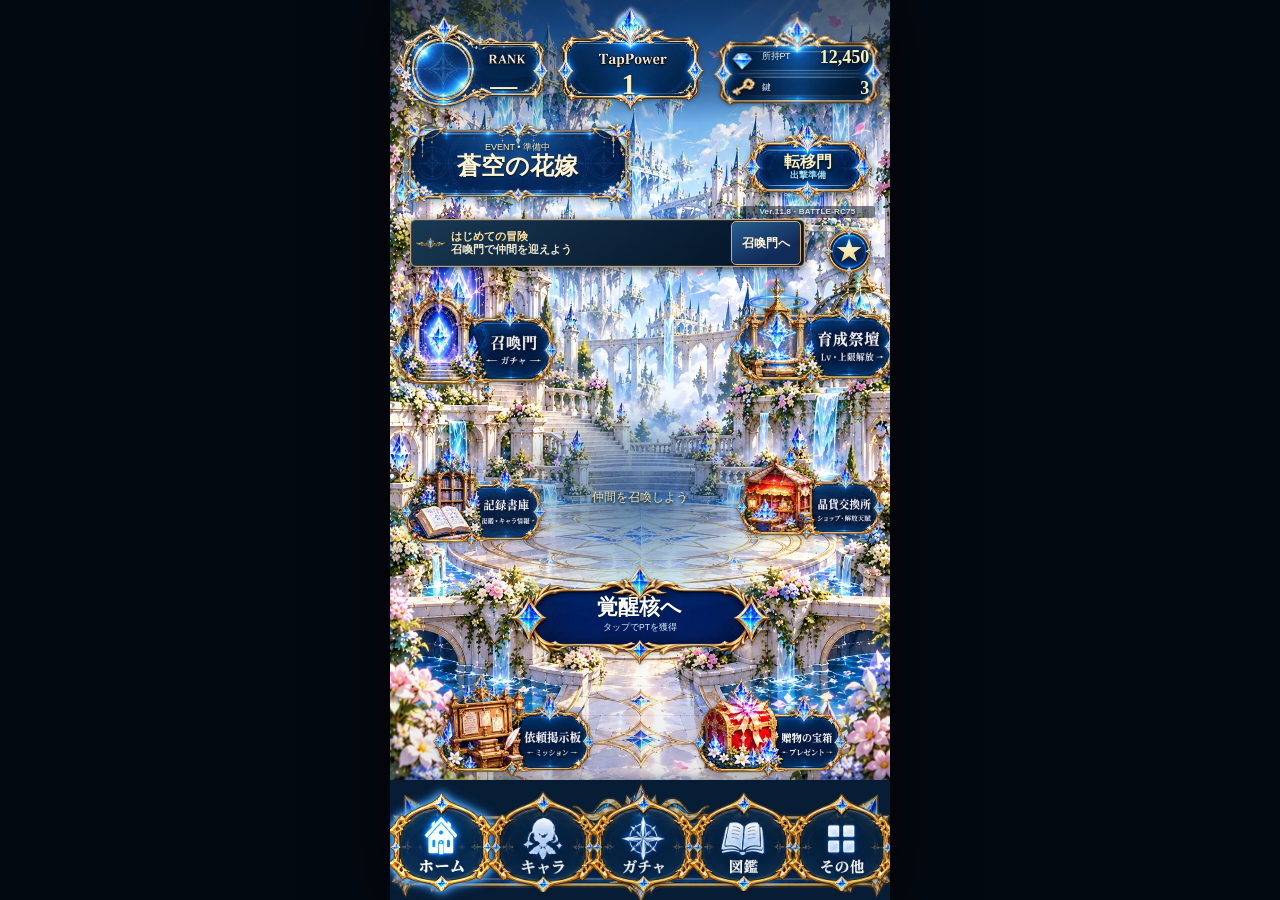
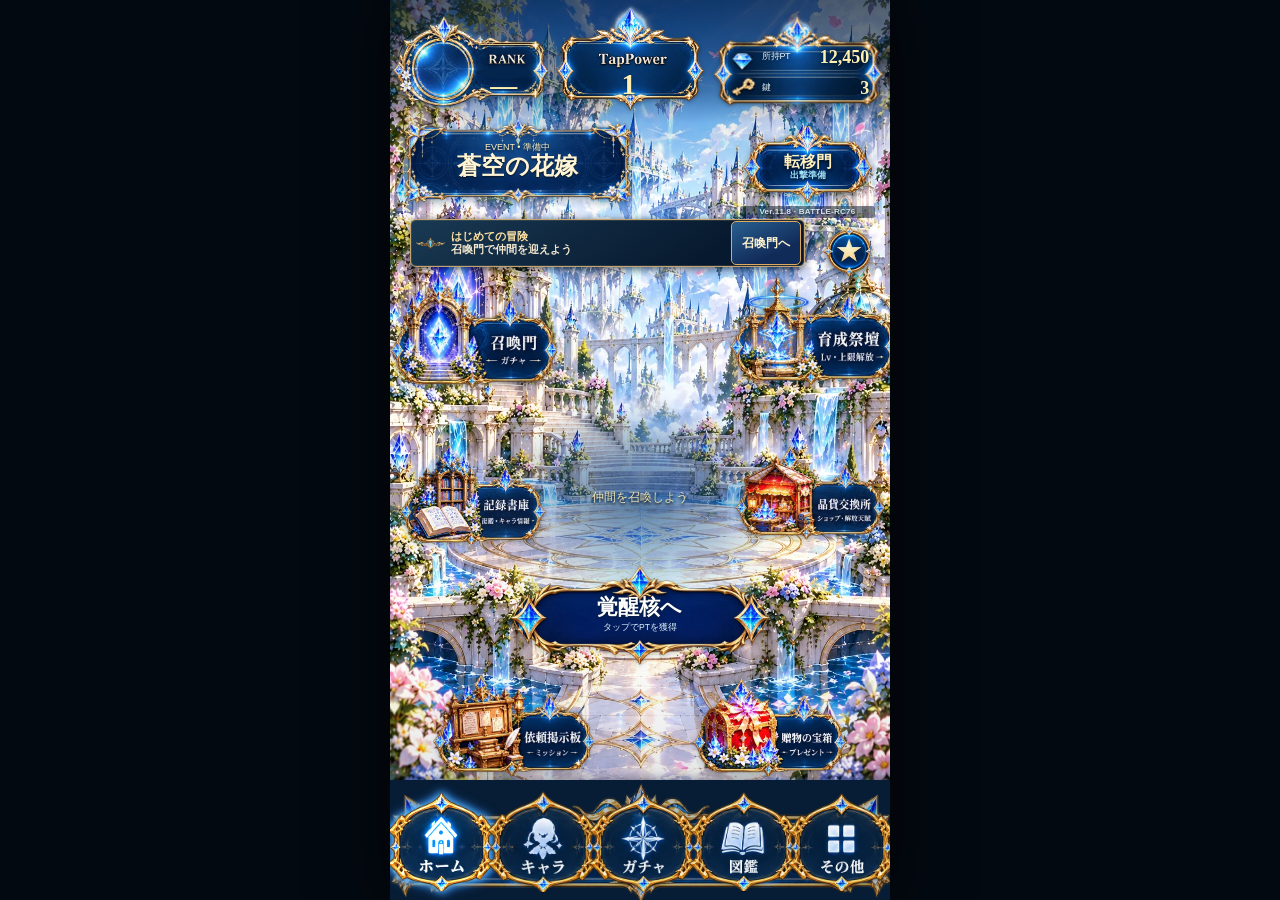
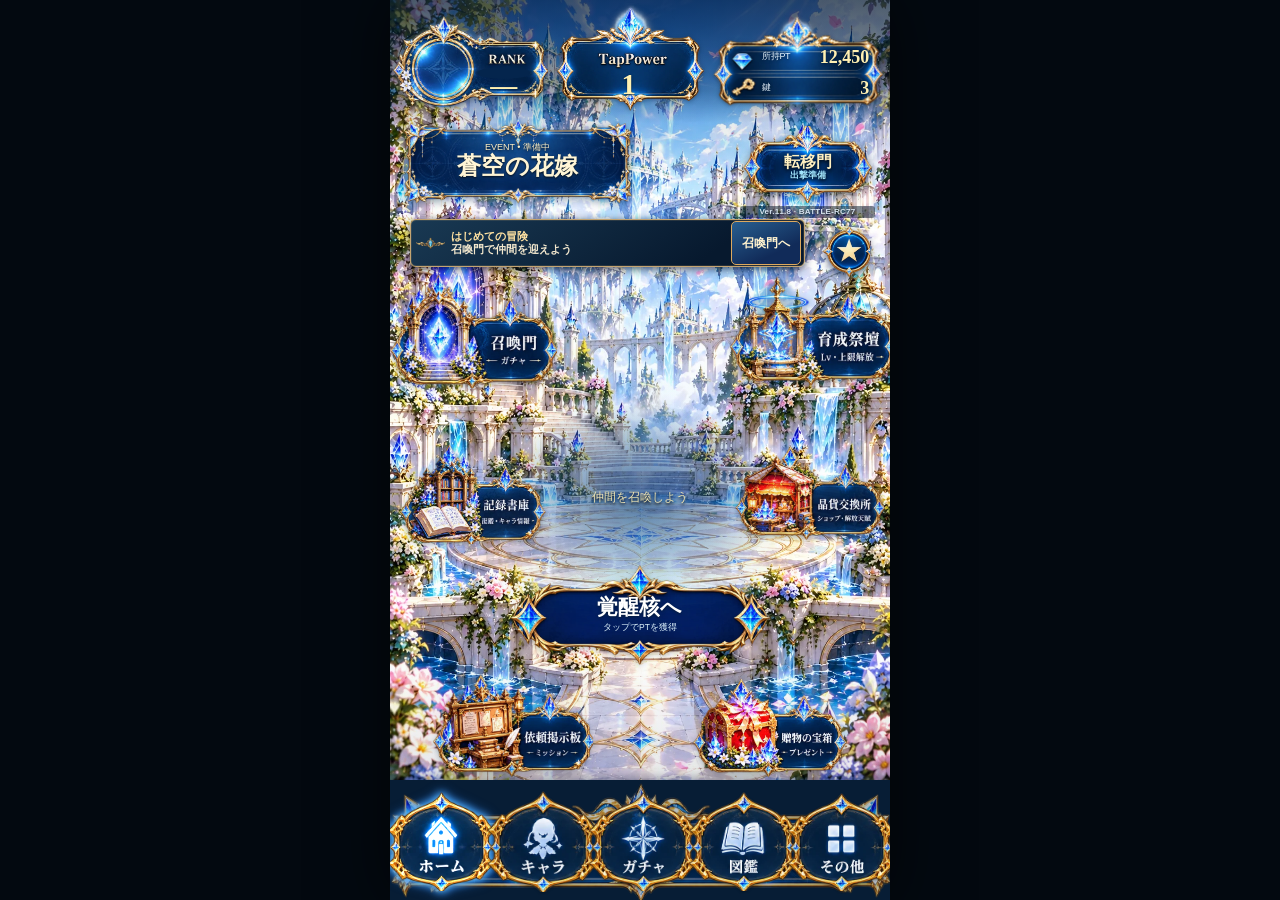
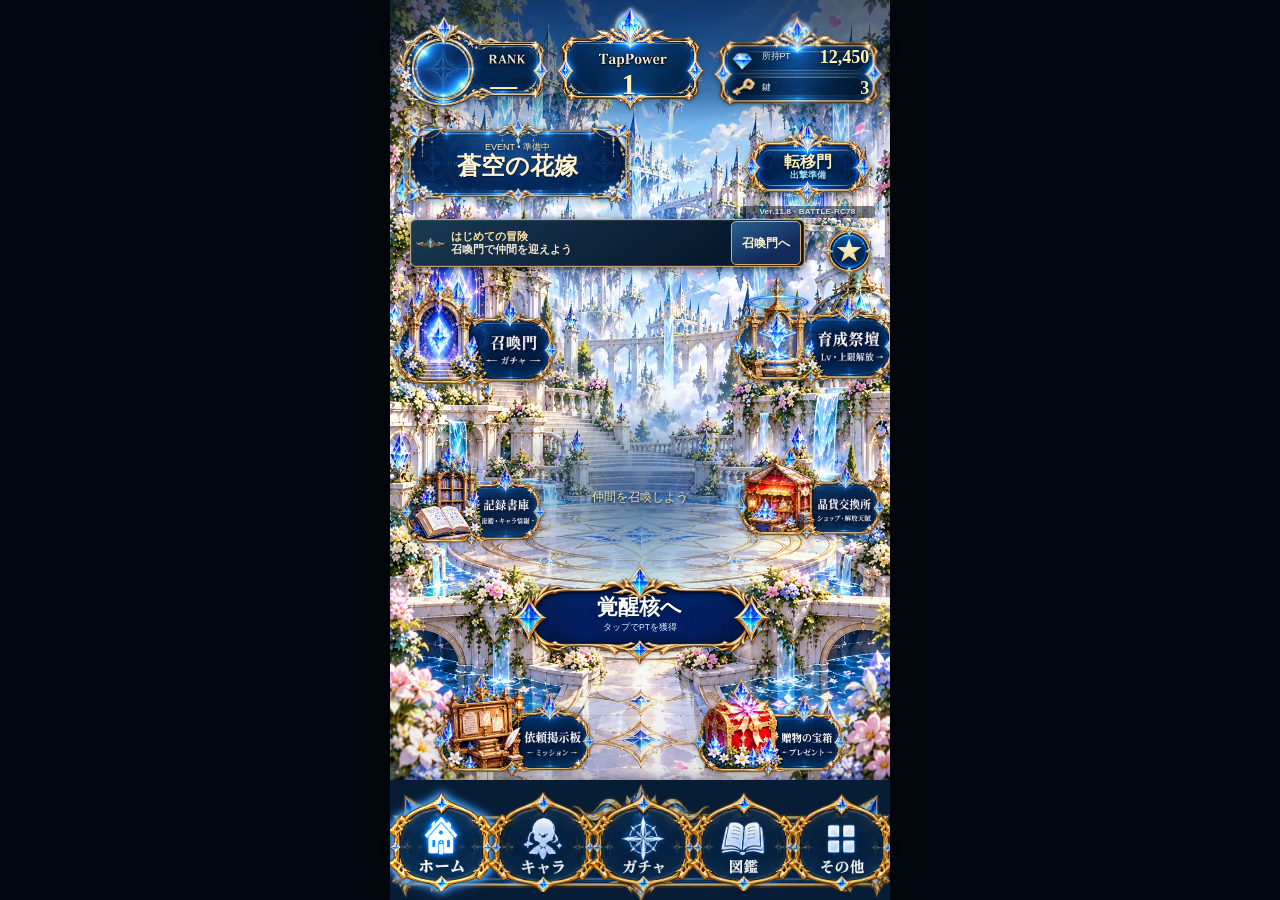
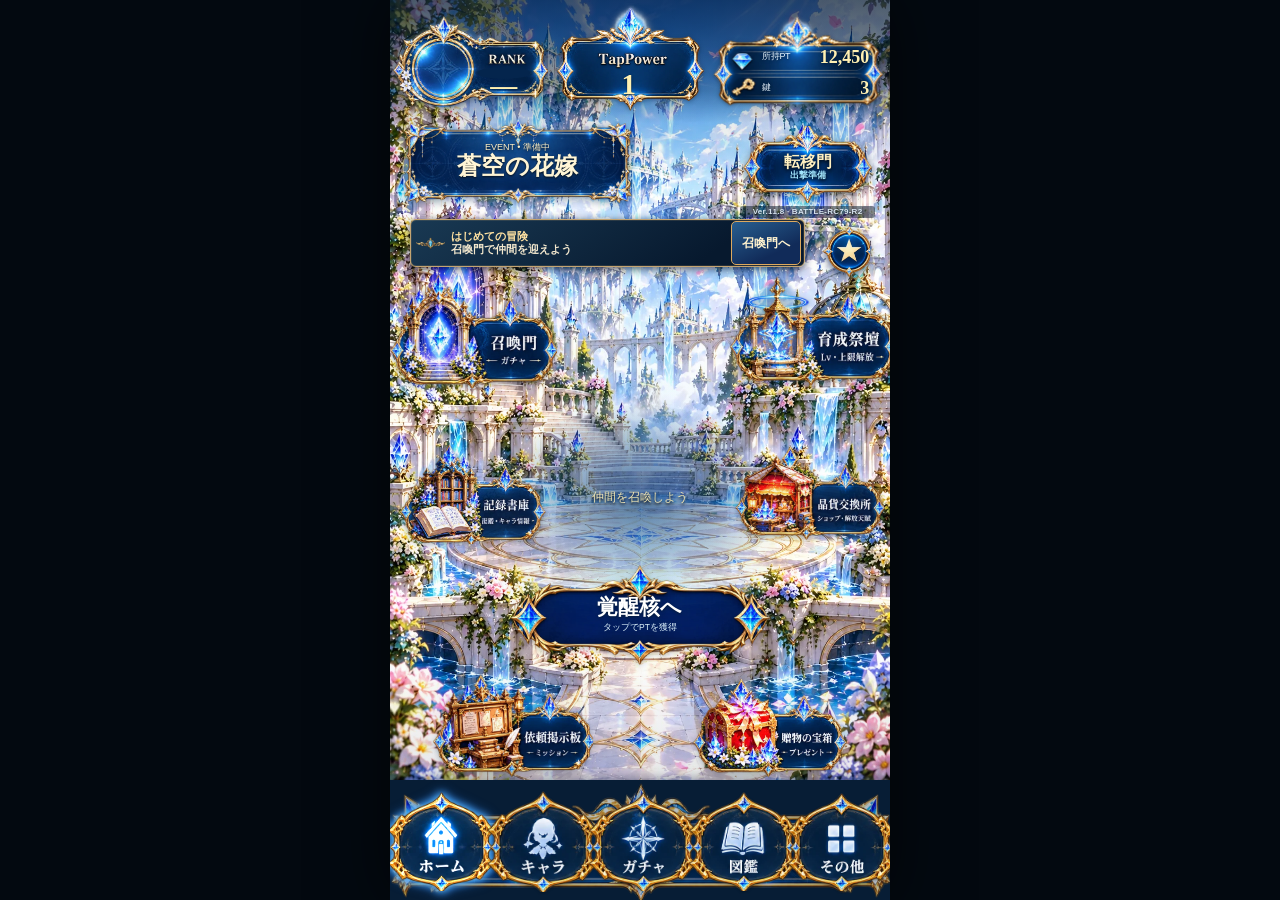
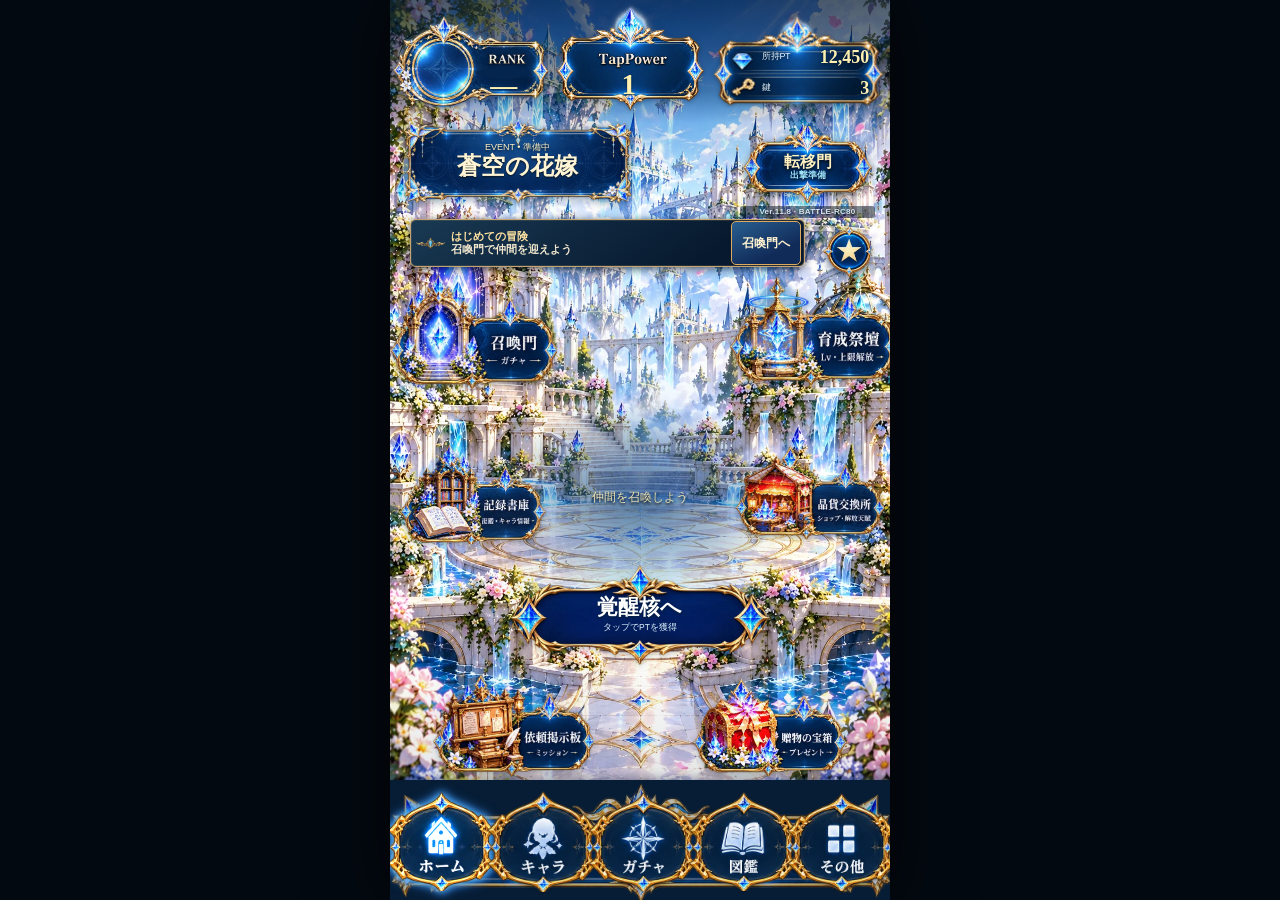
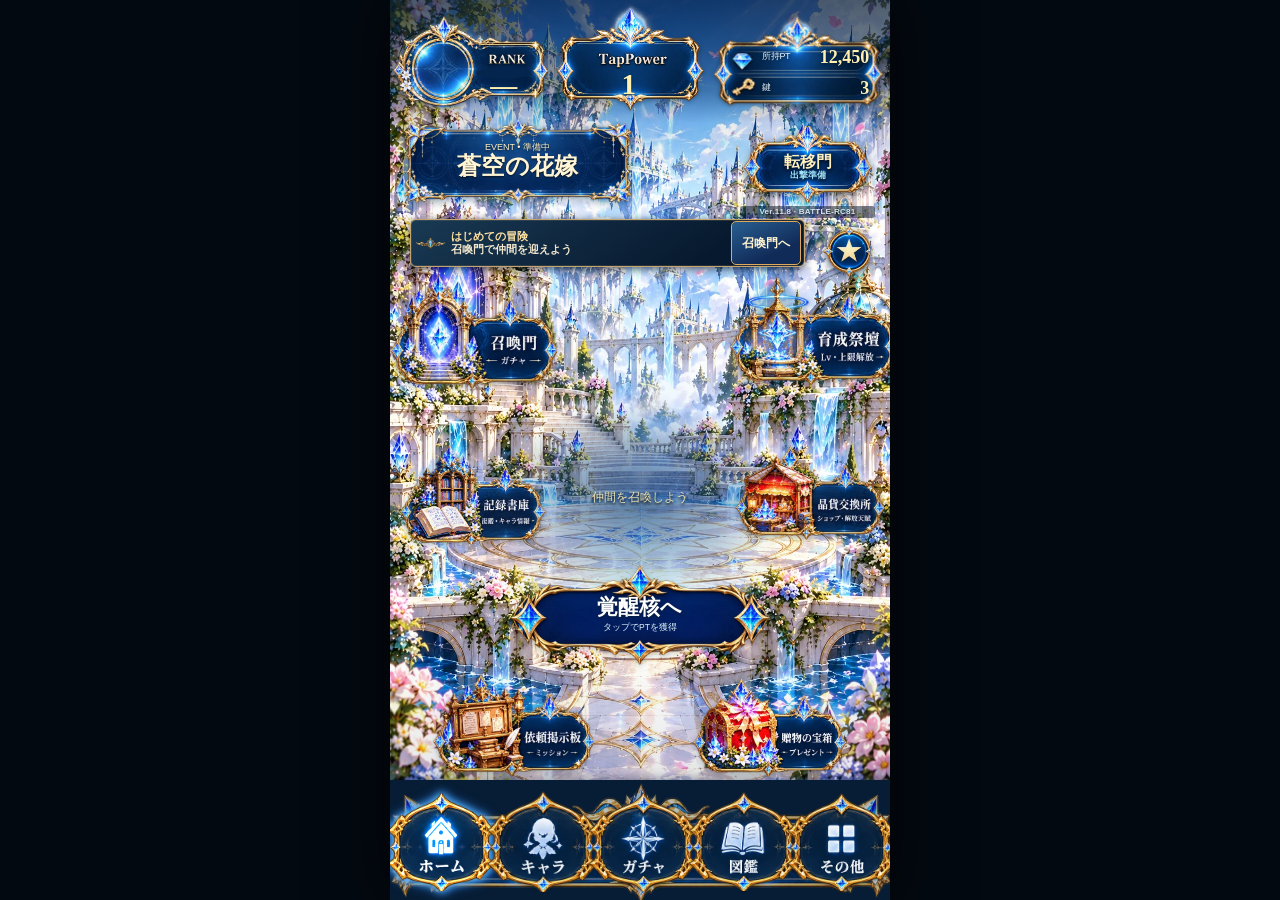
